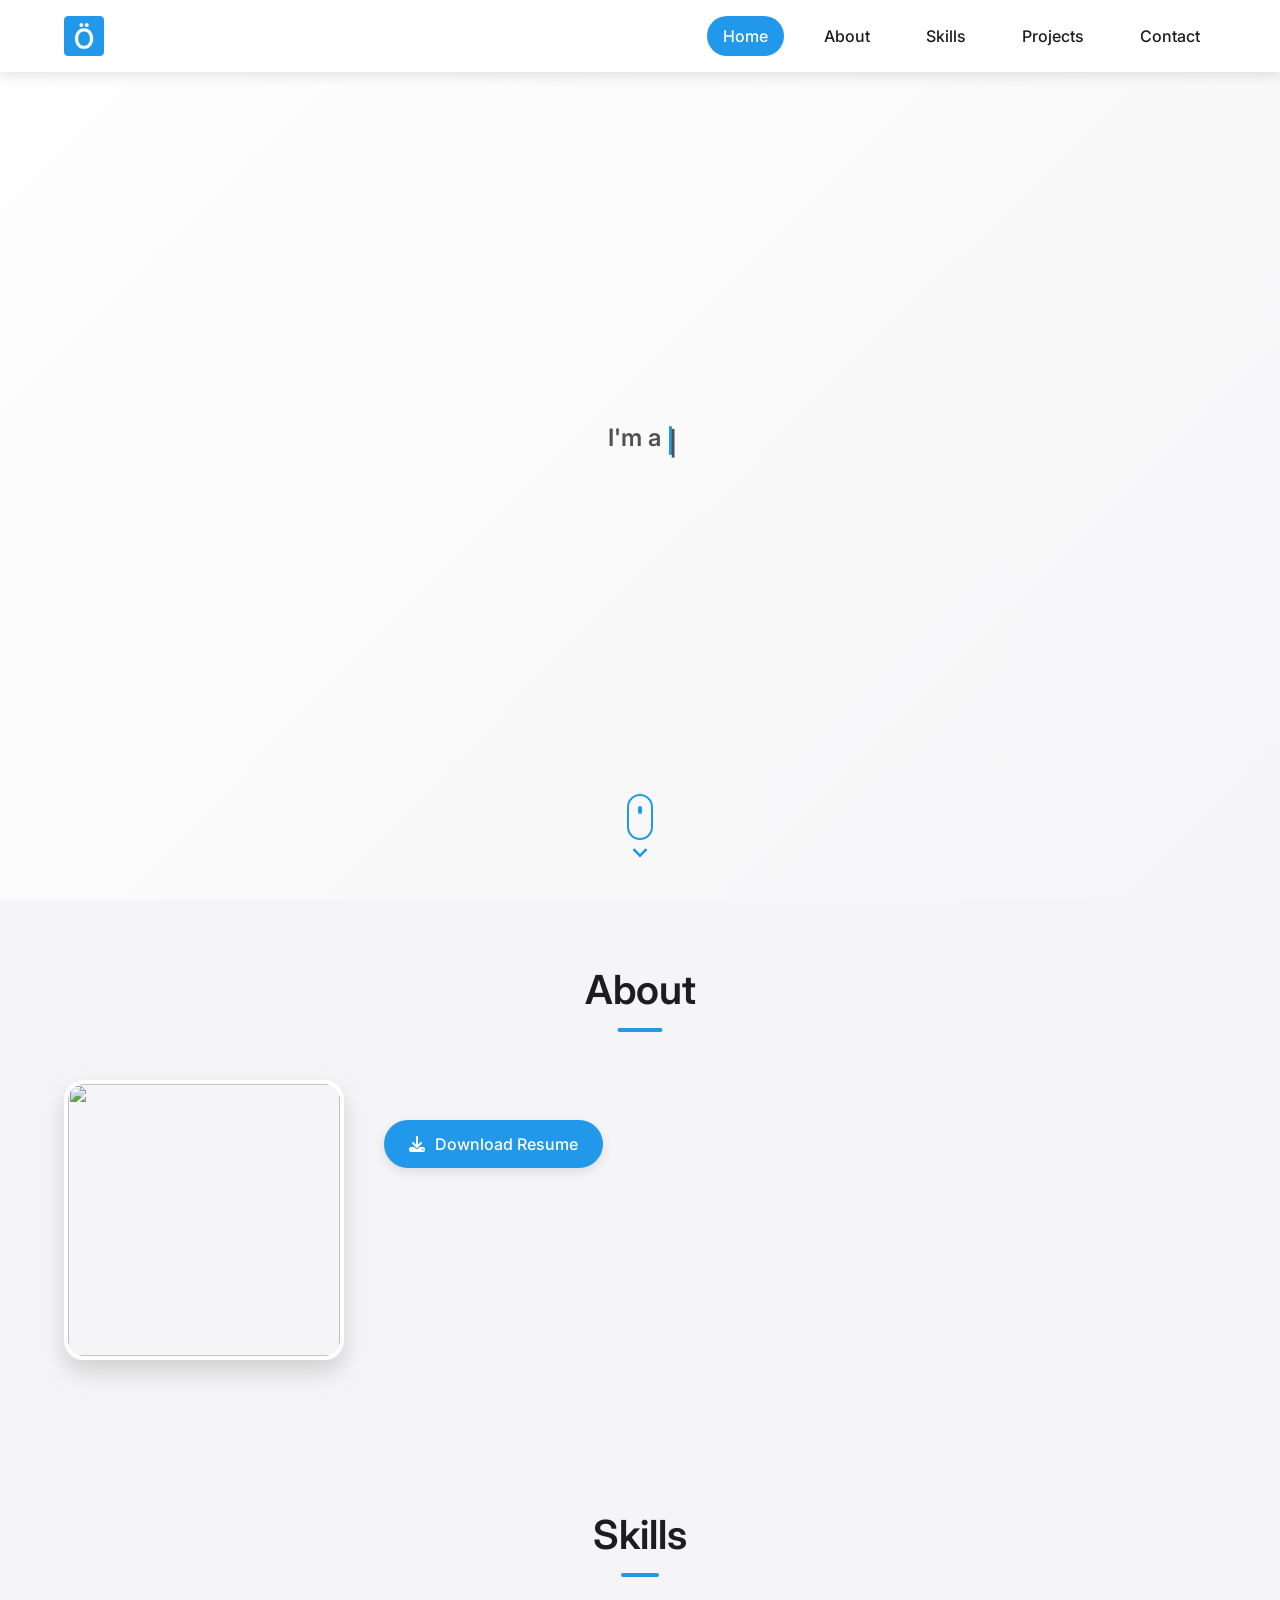
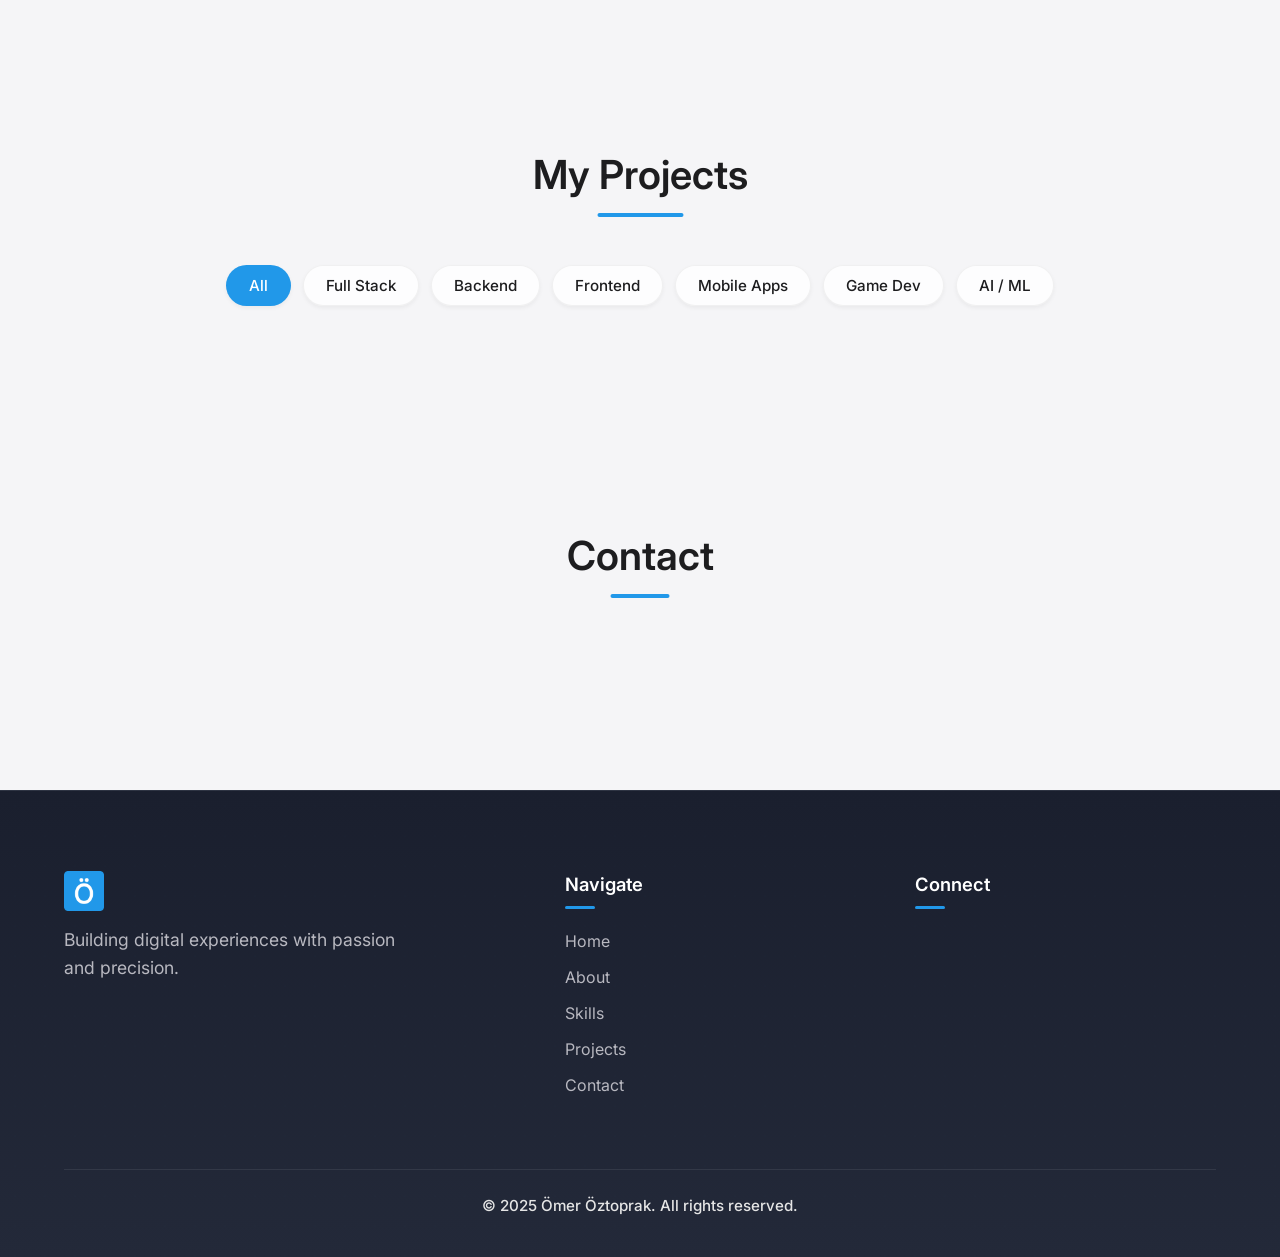
==== index.html @ eaec3a05 "feat: add new project (chatbot)" ====
<!DOCTYPE html>
<html lang="en">

<head>
  <meta charset="UTF-8">
  <meta name="viewport" content="width=device-width, initial-scale=1.0">
  <meta name="description"
    content="A portfolio showcasing my software projects with categories and detailed modal previews.">
  <title>Omer Oztoprak Portfolio</title>
  <link rel="icon" href="./assets/icon/favicon.ico" type="image/x-icon">
  <link rel="stylesheet" href="https://cdnjs.cloudflare.com/ajax/libs/font-awesome/6.5.1/css/all.min.css">
  <link rel="stylesheet" href="https://cdn.jsdelivr.net/gh/devicons/devicon@latest/devicon.min.css">
  <link rel="stylesheet" href="./css/style.css">
</head>

<body>
  <!-- =================== HEADER =================== -->
  <header class="site-header">
    <div class="container header-container">
      <a href="#home" class="logo" aria-label="Home">
        <div class="app-logo logo-sm"><img src="/assets/images/logo.png" alt="Description of image"></div>
      </a>

      <nav class="main-nav" aria-label="Main navigation">
        <button class="mobile-menu-toggle" aria-label="Toggle menu" aria-expanded="false" aria-controls="main-menu">
          <span class="hamburger"></span>
        </button>

        <ul class="nav-links" id="main-menu">
          <li><a href="#home" class="nav-link active">Home</a></li>
          <li><a href="#about" class="nav-link">About</a></li>
          <li><a href="#skills" class="nav-link">Skills</a></li>
          <li><a href="#projects" class="nav-link">Projects</a></li>
          <li><a href="#contact" class="nav-link">Contact</a></li>
        </ul>
      </nav>
    </div>
  </header>

  <main id="main">
    <!-- =================== HOME SECTION =================== -->
    <section id="home" aria-label="Home">
      <div class="container">
        <h1 class="hero-title">
        </h1>

        <div class="profession-wrapper" aria-live="polite">
          <span class="profession-prefix">I'm a </span>
          <span class="profession-text" id="profession-text"></span>
          <span class="cursor">|</span>
        </div>

        <p class="hero-description">
        </p>

        <div class="hero-buttons">
        </div>
      </div>

      <div class="scroll-indicator" aria-hidden="true">
        <div class="mouse">
          <div class="wheel"></div>
        </div>
        <div class="arrows">
          <span class="arrow"></span>
          <span class="arrow"></span>
          <span class="arrow"></span>
        </div>
      </div>
    </section>

    <!-- =================== ABOUT SECTION =================== -->
    <section id="about" aria-labelledby="about-heading">
      <div class="container">
        <h2 id="about-heading" class="section-title">About</h2>

        <div class="about-container">
          <div class="about-image-container">
            <div class="about-image">
              <img src="" alt="" loading="lazy">
            </div>
            <div class="about-social">
            </div>
          </div>

          <div class="about-content">
            <div class="about-text">
            </div>
            <a href="" class="resume-button" download>
              <i class="fas fa-download" aria-hidden="true"></i> Download Resume
            </a>
          </div>
        </div>
      </div>
    </section>

    <!-- =================== SKILLS SECTION =================== -->
    <section id="skills" aria-labelledby="skills-heading">
      <div class="container">
        <h2 class="section-title" id="skills-heading">Skills</h2>
        <div class="skills-container">
          <div class="skills-showcase">
          </div>
        </div>
      </div>
    </section>

    <!-- =================== PROJECTS SECTION =================== -->
    <section id="projects" aria-labelledby="projects-heading">
      <div class="container">
        <h2 id="projects-heading" class="section-title">My Projects</h2>

        <div class="card-filters" role="group" aria-label="Project category filters">
          <button class="filter-btn active" data-filter="all" aria-pressed="true">
            All
          </button>
          <button class="filter-btn" data-filter="fullstack" aria-pressed="false">
            Full Stack
          </button>
          <button class="filter-btn" data-filter="backend" aria-pressed="false">
            Backend
          </button>
          <button class="filter-btn" data-filter="frontend" aria-pressed="false">
            Frontend
          </button>
          <button class="filter-btn" data-filter="mobile" aria-pressed="false">
            Mobile Apps
          </button>
          <button class="filter-btn" data-filter="game" aria-pressed="false">
            Game Dev
          </button>
          <button class="filter-btn" data-filter="ai" aria-pressed="false">
            AI / ML
          </button>
        </div>

        <div class="cards-grid" aria-live="polite"></div>
        <div class="empty-category" aria-live="polite" style="display: none"></div>
        <div class="pagination" aria-label="Pagination"></div>
      </div>
    </section>

    <!-- =================== PROJECT MODAL =================== -->
    <div class="modal-overlay" style="display: none" role="dialog" aria-modal="true" aria-labelledby="modal-title"
      aria-describedby="modal-description">
      <div class="modal">
        <button class="modal-close interactive-control circular-button" aria-label="Close modal" type="button">
          <i class="fas fa-times" aria-hidden="true"></i>
        </button>

        <div class="modal-gallery" role="img" aria-labelledby="modal-title">
          <button class="gallery-nav prev interactive-control circular-button" aria-label="Previous image"
            type="button">
            <i class="fas fa-chevron-left" aria-hidden="true"></i>
          </button>

          <img src="" alt="" class="modal-img" loading="lazy">

          <button class="gallery-nav next interactive-control circular-button" aria-label="Next image" type="button">
            <i class="fas fa-chevron-right" aria-hidden="true"></i>
          </button>
        </div>

        <div class="modal-thumbs" role="tablist" aria-label="Project images" aria-live="polite"></div>

        <h3 id="modal-title" class="modal-title"></h3>
        <p class="modal-tags" aria-label="Technologies used"></p>
        <p id="modal-description" class="modal-description"></p>

        <div class="modal-buttons" role="group" aria-label="Project actions">
          <a href="#" class="modal-btn" target="_blank" rel="noopener noreferrer"
            aria-label="Open live demo in new tab">
            <i class="fas fa-external-link-alt" aria-hidden="true"></i>
            Live Demo
          </a>
          <a href="#" class="modal-btn" target="_blank" rel="noopener noreferrer"
            aria-label="View source code on GitHub">
            <i class="fab fa-github" aria-hidden="true"></i>
            Source Code
          </a>
        </div>
      </div>
    </div>

    <!-- =================== CONTACT SECTION =================== -->
    <section id="contact" aria-labelledby="contact-heading">
      <div class="container">
        <h2 id="contact-heading" class="section-title">Contact</h2>
        <div class="contact-container">
          <div class="contact-info-container">
            <div class="contact-description">
              <p></p>
            </div>
          </div>
        </div>
      </div>
    </section>
  </main>

  <!-- =================== FOOTER =================== -->
  <footer class="site-footer">
    <div class="container">
      <div class="footer-container">
        <div class="footer-brand">
          <a href="#home" class="logo" aria-label="Home">
            <div class="app-logo logo-sm"><img src="/assets/images/logo.png" alt="Description of image"></div>
          </a>
          <p class="footer-tagline">
            Building digital experiences with passion and precision.
          </p>
        </div>

        <nav class="footer-nav" aria-label="Footer navigation">
          <h3 class="footer-heading">Navigate</h3>
          <ul class="footer-links">
            <li><a href="#home">Home</a></li>
            <li><a href="#about">About</a></li>
            <li><a href="#skills">Skills</a></li>
            <li><a href="#projects">Projects</a></li>
            <li><a href="#contact">Contact</a></li>
          </ul>
        </nav>

        <div class="footer-connect">
          <h3 class="footer-heading">Connect</h3>
          <div class="footer-social">
          </div>
        </div>
      </div>

      <div class="footer-bottom">
        <p class="copyright">
          &copy; <span id="current-year">2025</span> Ömer Öztoprak. All rights reserved.
        </p>
      </div>
    </div>
  </footer>

  <!-- =================== SCRIPTS =================== -->
  <script src="https://cdnjs.cloudflare.com/ajax/libs/jquery/3.7.1/jquery.min.js"
    integrity="sha512-v2CJ7UaYy4JwqLDIrZUI/4hqeoQieOmAZNXBeQyjo21dadnwR+8ZaIJVT8EE2iyI61OV8e6M8PP2/4hpQINQ/g=="
    crossorigin="anonymous" referrerpolicy="no-referrer"></script>
  <script type="module" src="./js/script.js"></script>
</body>

</html>
---- css/style.css ----
/*===========================================
  TABLE OF CONTENTS
=============================================
  1. VARIABLES & IMPORTS
  2. BASE STYLES & UTILITIES
  3. LAYOUT & CONTAINERS
  4. HEADER & NAVIGATION
  5. SECTION: HOME / HERO
  6. SECTION: ABOUT
  7. SECTION: SKILLS
  8. SECTION: PROJECTS & CARDS
  9. SECTION: CONTACT
  10. MODAL & GALLERY
  11. FOOTER
  12. ANIMATIONS
  13. RESPONSIVE STYLES
=============================================*/

/*===========================================
  1. VARIABLES & IMPORTS
=============================================*/
@import url('https://fonts.googleapis.com/css2?family=Inter:wght@300;400;500;600;700;800&display=swap');

:root {
  /* Color System */
  --primary-color: #2198e9;
  --primary-light: #6cb9ff;
  --primary-dark: #2878b3;
  --secondary-color: #d9d9dd;
  --secondary-hover: #b6b6b9;

  /* Background Colors */
  --body-bg: #f5f5f7;
  --card-bg: #ffffff;
  --card-bg-alt: #f5f5f7;

  /* Text Colors */
  --text-dark: #1d1d1f;
  --text-light: #515154;
  --text-muted: #86868b;

  /* Status Colors */
  --success-color: #34c759;
  --warning-color: #ff9500;
  --error-color: #ff3b30;

  /* Design System */
  --transition: 0.3s cubic-bezier(0.25, 0.1, 0.25, 1);
  --animation-duration: 0.8s;
  --animation-delay-base: 0.2s;

  /* Border Radius */
  --border-radius: 12px;
  --border-radius-lg: 20px;
  --border-radius-xl: 30px;

  /* Shadows */
  --shadow-sm: 0 2px 4px rgba(0, 0, 0, 0.05);
  --shadow: 0 4px 12px rgba(0, 0, 0, 0.1);
  --shadow-lg: 0 12px 24px rgba(0, 0, 0, 0.15);

  /* Spacing Scale */
  --space-xs: 8px;
  --space-sm: 16px;
  --space-md: 24px;
  --space-lg: 40px;
  --space-xl: 60px;

  /* Layout */
  --container-max-width: 1200px;
  --container-padding: 24px;
}

/*===========================================
  2. BASE STYLES & UTILITIES
=============================================*/
*,
*::before,
*::after {
  box-sizing: border-box;
  margin: 0;
  padding: 0;
}

html {
  scroll-behavior: auto;
}

body {
  font-family: -apple-system, BlinkMacSystemFont, 'Inter', sans-serif;
  background-color: var(--body-bg);
  color: var(--text-dark);
  line-height: 1.5;
  overflow-x: hidden;
}

img {
  max-width: 100%;
  height: auto;
  display: block;
}

a {
  text-decoration: none;
  color: var(--primary-color);
  transition: var(--transition);
  -webkit-user-drag: none;
  -khtml-user-drag: none;
  -moz-user-drag: none;
  -o-user-drag: none;
}

button {
  font-family: inherit;
  cursor: pointer;
  border: none;
  outline: none;
  transition: var(--transition);
}

/* Utility Classes */
.visually-hidden {
  position: absolute !important;
  width: 1px !important;
  height: 1px !important;
  padding: 0 !important;
  margin: -1px !important;
  overflow: hidden !important;
  clip: rect(0, 0, 0, 0) !important;
  white-space: nowrap !important;
  border: 0 !important;
}

.hide {
  display: none !important;
}

/*===========================================
  3. LAYOUT & CONTAINERS
=============================================*/
section {
  position: relative;
  padding: var(--space-xl) 0;
  overflow: hidden;
}

.container {
  max-width: var(--container-max-width);
  width: 100%;
  margin: 0 auto;
  padding: 0 var(--container-padding);
}

.section-title {
  text-align: center;
  font-size: 2.5rem;
  font-weight: 600;
  margin-bottom: var(--space-xl);
  color: var(--text-dark);
  position: relative;
  display: inline-block;
  left: 50%;
  transform: translateX(-50%);
}

.section-title::after {
  content: "";
  position: absolute;
  bottom: -12px;
  left: 30%;
  right: 30%;
  height: 4px;
  background: var(--primary-color);
  border-radius: 2px;
}

/*===========================================
  4. HEADER & NAVIGATION
=============================================*/
.site-header {
  position: fixed;
  top: 0;
  left: 0;
  right: 0;
  z-index: 100;
  background-color: var(--card-bg);
  box-shadow: var(--shadow);
  padding: var(--space-sm) var(--space-md);
  transition: all 0.4s cubic-bezier(0.25, 0.1, 0.25, 1);
  backdrop-filter: blur(10px);
  background-color: rgba(255, 255, 255, 0.95);
}

.site-header.scrolled {
  padding: 12px var(--space-md);
  box-shadow: 0 2px 20px rgba(0, 0, 0, 0.15);
  background-color: rgba(255, 255, 255, 0.98);
  backdrop-filter: blur(15px);
}

.header-container {
  max-width: var(--container-max-width);
  margin: 0 auto;
  width: 100%;
  display: flex;
  align-items: center;
  justify-content: space-between;
  transition: all 0.4s cubic-bezier(0.25, 0.1, 0.25, 1);
}

/* Logo */
.app-logo {
  width: 72px;
  height: 72px;
  transition: transform 0.3s ease;
}

.app-logo:hover {
  transform: scale(1.05);
}

.app-logo.logo-sm {
  width: 40px;
  height: 40px;
}

.app-logo.logo-md {
  width: 56px;
  height: 56px;
}

.app-logo.logo-lg {
  width: 72px;
  height: 72px;
}

.app-logo.logo-xl {
  width: 96px;
  height: 96px;
}

.app-logo img {
  width: 100%;
  height: 100%;
  display: block;
}

/* Navigation Links */
.nav-links {
  display: flex;
  gap: var(--space-md);
  list-style: none;
  margin: 0;
  padding: 0;
  transition: all 0.4s cubic-bezier(0.25, 0.1, 0.25, 1);
}

.nav-link {
  display: flex;
  align-items: center;
  padding: var(--space-xs) var(--space-sm);
  font-size: 1rem;
  font-weight: 500;
  text-decoration: none;
  border-radius: var(--border-radius-lg);
  color: var(--text-dark);
  transition: all 0.4s cubic-bezier(0.25, 0.1, 0.25, 1);
}

.site-header.scrolled .nav-link {
  padding: 8px var(--space-sm);
  font-size: 0.96rem;
}

.nav-link:hover {
  background-color: rgba(0, 113, 227, 0.08);
  color: var(--primary-color);
  transform: translateY(-2px);
}

.nav-link.active {
  background-color: var(--primary-color);
  color: #fff;
}

/* Mobile Menu Toggle */
.mobile-menu-toggle {
  display: none;
  background: none;
  border: none;
  width: 32px;
  height: 32px;
  cursor: pointer;
  position: relative;
  z-index: 110;
  transition: all 0.4s cubic-bezier(0.25, 0.1, 0.25, 1);
}

.site-header.scrolled .mobile-menu-toggle {
  width: 36px;
  height: 36px;
}

.hamburger,
.hamburger::before,
.hamburger::after {
  content: '';
  display: block;
  width: 24px;
  height: 2px;
  background-color: var(--text-dark);
  position: absolute;
  transition: all 0.4s cubic-bezier(0.25, 0.1, 0.25, 1);
}

.site-header.scrolled .hamburger,
.site-header.scrolled .hamburger::before,
.site-header.scrolled .hamburger::after {
  width: 20px;
}

.hamburger {
  top: 15px;
  left: 4px;
}

.hamburger::before {
  top: -8px;
  left: 0;
}

.hamburger::after {
  top: 8px;
  left: 0;
}

.mobile-menu-open .hamburger {
  background-color: transparent;
}

.mobile-menu-open .hamburger::before {
  top: 0;
  transform: rotate(45deg);
}

.mobile-menu-open .hamburger::after {
  top: 0;
  transform: rotate(-45deg);
}

/*===========================================
  5. SECTION: HOME / HERO
=============================================*/
#home {
  min-height: 100vh;
  display: flex;
  align-items: center;
  justify-content: center;
  text-align: center;
  position: relative;
  overflow: hidden;
  background: linear-gradient(135deg, rgba(255, 255, 255, 0.95) 0%, rgba(245, 245, 247, 0.95) 100%);
}

#home::before {
  content: "";
  position: absolute;
  inset: 0;
  background-image: url('data:image/svg+xml;utf8,<svg width="100" height="100" viewBox="0 0 100 100" xmlns="http://www.w3.org/2000/svg"><circle cx="50" cy="50" r="1.2" fill="%230071e3" opacity="0.07"/></svg>');
  background-size: 30px 30px;
  z-index: -1;
}

/* Hero Content */
.hero-title {
  font-size: 4rem;
  font-weight: 800;
  margin-bottom: 20px;
  color: var(--text-dark);
  line-height: 1.1;
  letter-spacing: -0.02em;
  animation: fadeInUp var(--animation-duration) calc(var(--animation-delay-base)) ease-out forwards;
  opacity: 0;
}

.hero-title .highlight {
  display: block;
  font-size: 4.2rem;
  margin-top: 12px;
  background: linear-gradient(90deg, var(--primary-color), var(--primary-light));
  -webkit-background-clip: text;
  background-clip: text;
  color: transparent;
}

.profession-wrapper {
  font-size: 1.5rem;
  font-weight: 600;
  margin: 25px 0 30px;
  color: var(--text-light);
  display: flex;
  justify-content: center;
  align-items: center;
  min-height: 36px;
  animation: fadeInUp var(--animation-duration) calc(var(--animation-delay-base) * 2) ease-out forwards;
  opacity: 0;
}

.profession-prefix {
  color: var(--text-light);
  margin-right: 6px;
}

.profession-text {
  color: var(--primary-color);
}

.cursor {
  display: inline-block;
  width: 3px;
  height: 1.2em;
  margin-left: 2px;
  background-color: var(--primary-color);
  border-radius: 1px;
  position: relative;
  top: 3px;
  animation: blink 1s infinite;
}

.hero-description {
  font-size: 1.25rem;
  max-width: 650px;
  margin: 0 auto 50px;
  color: var(--text-light);
  line-height: 1.7;
  animation: fadeInUp var(--animation-duration) calc(var(--animation-delay-base) * 3) ease-out forwards;
  opacity: 0;
}

/* Hero Buttons */
.hero-buttons {
  display: flex;
  justify-content: center;
  gap: 16px;
  margin-top: 10px;
  animation: fadeInUp var(--animation-duration) calc(var(--animation-delay-base) * 4) ease-out forwards;
  opacity: 0;
}

.hero-button {
  display: inline-flex;
  align-items: center;
  justify-content: center;
  font-size: 1.1rem;
  font-weight: 600;
  padding: 16px 36px;
  border-radius: var(--border-radius-xl);
  text-decoration: none;
  transition: all 0.4s cubic-bezier(0.19, 1, 0.22, 1);
  position: relative;
  overflow: hidden;
  min-width: 180px;
}

.hero-button::before {
  content: "";
  position: absolute;
  inset: 0;
  background: linear-gradient(90deg, transparent, rgba(255, 255, 255, 0.2), transparent);
  transform: translateX(-100%);
  transition: transform 0.6s ease;
  z-index: -1;
}


.hero-button:hover {
  transform: translateY(-5px);
}

.hero-button:active {
  transform: translateY(-2px);
}

.hero-button.primary {
  background-color: var(--primary-color);
  color: white;
  box-shadow: var(--shadow);
}

.hero-button.primary:hover {
  background-color: var(--primary-dark);
  box-shadow: var(--shadow-lg);
}

.hero-button.secondary {
  background-color: var(--secondary-color);
  color: var(--text-dark);
  box-shadow: var(--shadow);
}

.hero-button.secondary:hover {
  background-color: var(--secondary-hover);
  box-shadow: var(--shadow-lg);
}

/* Scroll Indicator */
.scroll-indicator {
  position: absolute;
  bottom: 50px;
  left: 50%;
  transform: translateX(-50%);
  display: flex;
  flex-direction: column;
  align-items: center;
  animation: fadeIn var(--animation-duration) calc(var(--animation-delay-base) * 5) forwards;
  opacity: 0;
}

.mouse {
  width: 26px;
  height: 46px;
  border: 2px solid var(--primary-color);
  border-radius: var(--border-radius-lg);
  display: flex;
  justify-content: center;
  padding-top: 10px;
}

.wheel {
  width: 4px;
  height: 8px;
  background-color: var(--primary-color);
  border-radius: 2px;
  animation: scrollWheel 2s infinite;
}

.arrows {
  display: flex;
  flex-direction: column;
  align-items: center;
  margin-top: 10px;
}

.arrow {
  display: block;
  width: 10px;
  height: 10px;
  border-right: 2px solid var(--primary-color);
  border-bottom: 2px solid var(--primary-color);
  transform: rotate(45deg);
  margin: -5px;
  animation: arrowFade 2s infinite;
}

.arrow:nth-child(2) {
  animation-delay: 0.2s;
}

.arrow:nth-child(3) {
  animation-delay: 0.4s;
}

/*===========================================
  6. SECTION: ABOUT
=============================================*/
.about-container {
  display: flex;
  gap: var(--space-lg);
}

/* About Image */
.about-image-container {
  flex: 0 0 280px;
  display: flex;
  flex-direction: column;
  align-items: center;
}

.about-image {
  width: 280px;
  height: 280px;
  border-radius: var(--border-radius-lg);
  overflow: hidden;
  box-shadow: var(--shadow-lg);
  border: 4px solid white;
  transition: transform 0.5s ease, box-shadow 0.5s ease;
}

.about-image:hover {
  transform: translateY(-8px);
  box-shadow: 0 20px 30px rgba(0, 0, 0, 0.2);
}

.about-image img {
  width: 100%;
  height: 100%;
  object-fit: cover;
  transition: transform 0.5s ease;
}

.about-image:hover img {
  transform: scale(1.05);
}

/* Social Media Links */
.about-social {
  display: flex;
  justify-content: center;
  gap: 15px;
  margin-top: 25px;
}

.social-icon {
  display: flex;
  align-items: center;
  justify-content: center;
  width: 40px;
  height: 40px;
  border-radius: 50%;
  background-color: var(--card-bg);
  color: var(--text-dark);
  font-size: 1.1rem;
  text-decoration: none;
  transition: all 0.3s ease;
  box-shadow: var(--shadow);
  position: relative;
}

.social-icon::before {
  content: '';
  position: absolute;
  inset: 0;
  opacity: 0;
  border-radius: 50%;
  transform: scale(0.8);
  transition: all 0.3s ease;
}

.social-icon:hover {
  color: white;
  transform: translateY(-5px);
  box-shadow: 0 10px 20px rgba(0, 0, 0, 0.1);
}

.social-icon:hover::before {
  opacity: 1;
  transform: scale(1);
}

.social-icon:active {
  transform: translateY(-2px);
  box-shadow: 0 5px 10px rgba(0, 0, 0, 0.1);
}

.social-icon i {
  position: relative;
  z-index: 1;
}

.github-icon:hover::before {
  background-color: #171515;
}

.linkedin-icon:hover::before {
  background-color: #0077B5;
}

.twitter-icon:hover::before {
  background-color: #000000;
}

.instagram-icon:hover::before {
  background: linear-gradient(45deg, #833AB4, #FD1D1D, #F77737);
}

/* About Content */
.about-content {
  flex: 1;
}

.about-text p {
  font-size: 1.1rem;
  line-height: 1.7;
  color: var(--text-light);
  margin-bottom: var(--space-md);
}

.about-text p:last-child {
  margin-bottom: 0;
}

.resume-button {
  display: inline-flex;
  align-items: center;
  gap: 10px;
  background-color: var(--primary-color);
  color: white;
  padding: 12px 25px;
  border-radius: var(--border-radius-xl);
  font-weight: 500;
  text-decoration: none;
  margin-top: var(--space-lg);
  transition: all 0.3s ease;
  box-shadow: var(--shadow);
}

.resume-button:hover {
  background-color: var(--primary-dark);
  transform: translateY(-2px);
  box-shadow: var(--shadow-lg);
}

.resume-button:active {
  transform: translateY(-1px);
}

/*===========================================
  7. SECTION: SKILLS
=============================================*/
.skills-container {
  width: 100%;
  max-width: 1100px;
  margin: 0 auto;
}

.skills-showcase {
  display: grid;
  grid-template-columns: repeat(auto-fill, minmax(320px, 1fr));
  gap: 25px;
}

.skills-category {
  background-color: var(--card-bg);
  border-radius: var(--border-radius-lg);
  box-shadow: var(--shadow);
  padding: 25px;
  transition: var(--transition);
  position: relative;
  overflow: hidden;
  height: 100%;
  display: flex;
  flex-direction: column;
}

.skills-category:hover {
  transform: translateY(-6px);
  box-shadow: var(--shadow-lg);
}

/* Skills Header */
.skills-header {
  display: flex;
  align-items: center;
  justify-content: space-between;
  margin-bottom: 20px;
}

.skills-category-title {
  font-size: 1.3rem;
  font-weight: 600;
  color: var(--text-dark);
}

.skills-category-icon {
  width: 40px;
  height: 40px;
  border-radius: 50%;
  background: linear-gradient(135deg, var(--primary-color), var(--primary-light));
  color: white;
  display: flex;
  align-items: center;
  justify-content: center;
  font-size: 1.2rem;
  box-shadow: var(--shadow-sm);
}

/* Skills Grid */
.skills-grid {
  display: grid;
  grid-template-columns: repeat(3, 1fr);
  gap: 20px;
  margin-top: var(--space-md);
}

.skill-item {
  width: 100%;
  aspect-ratio: 1/1;
  background-color: white;
  border-radius: var(--border-radius);
  display: flex;
  align-items: center;
  justify-content: center;
  box-shadow: var(--shadow-sm);
  transition: var(--transition);
  position: relative;
  border: 1px solid rgba(0, 0, 0, 0.05);
  z-index: 1;
}

.skill-item i {
  font-size: 2.2rem;
  transition: var(--transition);
}

.skill-item:hover {
  transform: translateY(-8px);
  box-shadow: var(--shadow);
  border-color: rgba(0, 113, 227, 0.2);
  z-index: 10;
}

.skill-item:hover i {
  transform: scale(1.15);
}

/* Tooltip */
.skill-item::after {
  content: attr(data-tooltip);
  position: absolute;
  bottom: -28px;
  left: 50%;
  transform: translateX(-50%);
  background-color: var(--text-dark);
  color: white;
  padding: 4px 10px;
  border-radius: var(--border-radius);
  font-size: 0.75rem;
  opacity: 0;
  visibility: hidden;
  transition: all 0.3s ease;
  white-space: nowrap;
  pointer-events: none;
  z-index: 20;
}

.skill-item:hover::after {
  opacity: 1;
  visibility: visible;
}

/*===========================================
  8. SECTION: PROJECTS & CARDS
=============================================*/
/* Filter Buttons */
.card-filters {
  display: flex;
  justify-content: center;
  gap: 12px;
  margin-bottom: var(--space-lg);
  flex-wrap: wrap;
}

.filter-btn {
  padding: 10px 22px;
  background-color: rgba(255, 255, 255, 0.8);
  border: 1px solid rgba(0, 0, 0, 0.05);
  border-radius: var(--border-radius-xl);
  cursor: pointer;
  font-size: 0.95rem;
  font-weight: 500;
  transition: var(--transition);
  box-shadow: var(--shadow-sm);
  color: var(--text-dark);
}

.filter-btn:hover {
  background-color: rgba(255, 255, 255, 1);
  box-shadow: var(--shadow);
  transform: translateY(-2px);
}

.filter-btn.active {
  background-color: var(--primary-color);
  color: #fff;
  border-color: transparent;
  box-shadow: var(--shadow-sm);
}

/* Card Grid */
.cards-grid {
  display: grid;
  grid-template-columns: repeat(auto-fill, minmax(340px, 1fr));
  gap: 38px;
  margin-bottom: var(--space-xl);
}

/* Card Item */
.card-item {
  background-color: var(--card-bg);
  border-radius: var(--border-radius);
  overflow: hidden;
  box-shadow: var(--shadow);
  transition: var(--transition);
  display: flex;
  flex-direction: column;
  opacity: 1;
  position: relative;
}

.card-item::before {
  content: "";
  position: absolute;
  inset: 0;
  border-radius: var(--border-radius);
  border: 1px solid rgba(0, 0, 0, 0.05);
  pointer-events: none;
}

.card-item:hover {
  transform: translateY(-6px);
  box-shadow: var(--shadow-lg);
}

.card-item.hide {
  opacity: 0;
  transform: translateY(20px);
  pointer-events: none;
}

/* Card Image */
.card-image {
  width: 100%;
  height: 220px;
  overflow: hidden;
  position: relative;
}

.card-image img {
  width: 100%;
  height: 100%;
  object-fit: cover;
  object-position: center;
  transition: transform 0.4s ease;
}

.card-item:hover .card-image img {
  transform: scale(1.05);
}

/* Card Overlay */
.card-overlay {
  position: absolute;
  inset: 0;
  background: linear-gradient(to top,
      rgba(0, 0, 0, 0.7),
      rgba(0, 0, 0, 0.3),
      transparent);
  display: flex;
  justify-content: center;
  align-items: center;
  opacity: 0;
  transition: opacity 0.4s ease;
  pointer-events: none;
}

.card-item:hover .card-overlay {
  opacity: 1;
  pointer-events: auto;
}

.card-links {
  display: flex;
  gap: 18px;
  transform: translateY(20px);
  transition: transform 0.4s cubic-bezier(0.25, 0.1, 0.25, 1);
}

.card-item:hover .card-links {
  transform: translateY(0);
}

.card-link-item {
  width: 46px;
  height: 46px;
  border-radius: 50%;
  background-color: white;
  display: flex;
  justify-content: center;
  align-items: center;
  color: var(--text-dark);
  font-size: 1.1rem;
  transition: all 0.3s ease;
  text-decoration: none;
  box-shadow: var(--shadow);
  position: relative;
}

.card-link-item::before {
  content: '';
  position: absolute;
  inset: 0;
  opacity: 0;
  border-radius: 50%;
  transform: scale(0.8);
  transition: all 0.3s ease;
  z-index: 0;
}

.card-link-item:hover {
  color: white;
  transform: translateY(-4px);
  box-shadow: var(--shadow-lg);
}

.card-link-item:hover::before {
  opacity: 1;
  transform: scale(1);
}

.card-link-item:active {
  transform: translateY(-2px);
  box-shadow: 0 5px 10px rgba(0, 0, 0, 0.1);
}

.card-link-item i {
  position: relative;
  z-index: 1;
}

.card-link-item.github-icon:hover::before {
  background-color: #171515;
}

.card-link-item.play-icon:hover::before {
  background-color: var(--primary-color);
}

/* Card Info */
.card-info {
  padding: var(--space-md);
  display: flex;
  flex-direction: column;
  flex-grow: 1;
}

.card-title {
  font-size: 1.25rem;
  font-weight: 600;
  margin-bottom: 6px;
  color: var(--text-dark);
  padding: 0 2px;
}

.card-tags {
  color: var(--primary-color);
  font-size: 0.9rem;
  margin-bottom: 12px;
  font-weight: 500;
  display: inline-flex;
  flex-wrap: wrap;
  gap: 6px;
  background-color: rgba(0, 113, 227, 0.1);
  border-radius: var(--border-radius);
  padding: 4px 2px;
  max-width: 100%;
  align-self: flex-start;
}

.card-description {
  font-size: 0.95rem;
  color: var(--text-light);
  margin-bottom: 12px;
  line-height: 1.6;
  flex-grow: 1;
  padding: 0 2px;
}

.view-details-btn {
  background-color: var(--primary-color);
  color: #fff;
  border: none;
  border-radius: var(--border-radius-lg);
  padding: 10px 20px;
  font-size: 0.9rem;
  font-weight: 500;
  cursor: pointer;
  transition: var(--transition);
  box-shadow: var(--shadow-sm);
  align-self: flex-start;
  z-index: 100;
  -webkit-tap-highlight-color: transparent;
  touch-action: manipulation;
}

.view-details-btn:hover {
  background-color: var(--primary-dark);
  transform: translateY(-2px);
  box-shadow: var(--shadow);
}

/* Empty Category */
.empty-category {
  background-color: var(--card-bg);
  border-radius: var(--border-radius);
  padding: var(--space-xl);
  max-width: 500px;
  margin: 2rem auto;
  text-align: center;
  box-shadow: var(--shadow);
  transition: var(--transition);
}

.empty-category:hover {
  transform: translateY(-6px);
  box-shadow: var(--shadow-lg);
}

.empty-category i {
  font-size: 3.5rem;
  color: var(--primary-color);
  margin-bottom: var(--space-md);
  opacity: 0.8;
}

.empty-category h3 {
  font-size: 1.5rem;
  font-weight: 600;
  margin-bottom: var(--space-sm);
  color: var(--text-dark);
}

.empty-category p {
  font-size: 1rem;
  color: var(--text-muted);
  line-height: 1.6;
}

/* Responsive Styles */
@media (hover: none) and (pointer: coarse) {
  .card-item:hover {
    transform: none;
    box-shadow: var(--shadow);
  }

  .card-item:hover .card-image img {
    transform: none;
  }

  .card-overlay {
    display: none;
  }

  .card-item:hover .card-overlay {
    opacity: 0;
    pointer-events: none;
  }

  .card-item:hover .card-links {
    transform: translateY(0);
  }

  .card-item:active {
    box-shadow: var(--shadow-sm);
  }

  .view-details-btn:active {
    box-shadow: var(--shadow-sm);
  }

  .empty-category:hover {
    transform: none;
    box-shadow: var(--shadow);
  }
}

/* Pagination */
.pagination {
  display: flex;
  justify-content: center;
  align-items: center;
  gap: 10px;
  margin-top: var(--space-lg);
}

.page-btn {
  min-width: 40px;
  height: 40px;
  display: flex;
  align-items: center;
  justify-content: center;
  background-color: rgba(255, 255, 255, 0.8);
  border: 1px solid rgba(0, 0, 0, 0.05);
  border-radius: var(--border-radius);
  padding: 0 8px;
  cursor: pointer;
  font-size: 0.9rem;
  font-weight: 500;
  transition: var(--transition);
  color: var(--text-dark);
  box-shadow: var(--shadow-sm);
}

.page-btn.active {
  background-color: var(--primary-color);
  color: #fff;
  box-shadow: var(--shadow-sm);
}

.page-btn:hover:not(.active):not(:disabled) {
  background-color: rgba(255, 255, 255, 0.95);
  box-shadow: var(--shadow);
  transform: translateY(-2px);
}

.page-btn:disabled {
  opacity: 0.5;
  cursor: not-allowed;
}

.pagination-dots {
  width: 40px;
  height: 40px;
  display: flex;
  align-items: center;
  justify-content: center;
  background-color: rgba(255, 255, 255, 0.8);
  border: 1px solid rgba(0, 0, 0, 0.05);
  border-radius: var(--border-radius);
  padding: 0 8px;
  font-size: 1.2rem;
  font-weight: bold;
  color: var(--text-dark);
}

/*===========================================
  9. SECTION: CONTACT
=============================================*/
#contact {
  padding-bottom: 120px;
}

.contact-info-container {
  display: grid;
  grid-template-columns: 1fr 1fr;
  gap: 30px;
  max-width: 900px;
  margin: 0 auto;
}

.contact-description {
  grid-column: 1 / -1;
  text-align: center;
}

.contact-description p {
  margin-bottom: var(--space-md);
  font-size: 1.1rem;
  line-height: 1.7;
  color: var(--text-light);
}

.contact-item {
  background: var(--card-bg);
  border-radius: var(--border-radius-lg);
  padding: 30px;
  box-shadow: var(--shadow);
  display: flex;
  align-items: center;
  gap: 20px;
  position: relative;
  transition: var(--transition);
  overflow: hidden;
}

.contact-item::before {
  content: "";
  position: absolute;
  bottom: 0;
  left: 0;
  right: 0;
  height: 3px;
  background: linear-gradient(90deg, var(--primary-color), var(--primary-light));
  opacity: 0;
  transition: opacity 0.5s ease;
}

.contact-item:hover {
  transform: translateY(-8px) scale(1.02);
  box-shadow: 0 22px 40px rgba(0, 0, 0, 0.1);
}

.contact-item:hover::before {
  opacity: 1;
}

.contact-item i {
  font-size: 2rem;
  width: 70px;
  height: 70px;
  display: flex;
  align-items: center;
  justify-content: center;
  border-radius: var(--border-radius-lg);
  background: linear-gradient(135deg, rgba(0, 113, 227, 0.1) 0%, rgba(66, 165, 245, 0.1) 100%);
  color: var(--primary-color);
  transition: all 0.3s ease;
  box-shadow: 0 4px 15px rgba(0, 113, 227, 0.1);
}

.contact-item:hover i {
  transform: translateY(-5px) rotate(-5deg);
  background: linear-gradient(135deg, var(--primary-color), var(--primary-light));
  color: white;
  box-shadow: 0 10px 20px rgba(0, 113, 227, 0.2);
}

.contact-text {
  flex: 1;
}

.contact-text h3 {
  font-size: 1.3rem;
  font-weight: 600;
  margin: 0 0 12px 0;
  color: var(--text-dark);
  transition: color 0.3s ease;
}

.contact-item:hover .contact-text h3 {
  color: var(--primary-color);
}

.contact-text p,
.contact-text a {
  font-size: 1.1rem;
  color: var(--text-light);
  margin: 0;
  text-decoration: none;
  transition: all 0.3s ease;
  display: inline-block;
}

.contact-text a {
  position: relative;
  overflow: hidden;
}

.contact-text a::after {
  content: "";
  position: absolute;
  bottom: 0;
  left: 0;
  width: 100%;
  height: 2px;
  background-color: var(--primary-color);
  transform: translateX(-100%);
  transition: transform 0.3s ease;
}

.contact-text a:hover {
  color: var(--primary-color);
  transform: translateX(5px);
}

.contact-text a:hover::after {
  transform: translateX(0);
}

/*===========================================
  10. MODAL & GALLERY
=============================================*/
.modal-overlay {
  position: fixed;
  inset: 0;
  backdrop-filter: blur(12px);
  background: rgba(15, 23, 42, 0.5);
  display: flex;
  align-items: center;
  justify-content: center;
  padding: 1.5rem;
  z-index: 1000;
  animation: fadeIn 0.3s cubic-bezier(0.25, 0.1, 0.25, 1);
}

.modal {
  width: min(700px, 95%);
  background: var(--card-bg);
  border-radius: var(--border-radius-lg);
  padding: 20px;
  box-shadow: var(--shadow-lg);
  position: relative;
  text-align: center;
  animation: pop 0.4s cubic-bezier(0.25, 0.1, 0.25, 1);
  max-height: 95vh;
  overflow-y: auto;
  scrollbar-width: thin;
  scrollbar-color: rgba(0, 113, 227, 0.3) transparent;
  -ms-overflow-style: none;
}

.modal::-webkit-scrollbar {
  width: 8px;
  height: 8px;
  background: transparent;
}

.modal::-webkit-scrollbar-track {
  background: transparent;
  border-radius: 10px;
}

.modal::-webkit-scrollbar-thumb {
  background: rgba(0, 113, 227, 0.3);
  border-radius: 10px;
}

/* Interactive Controls */
.interactive-control {
  display: flex;
  justify-content: center;
  align-items: center;
  background-color: rgba(255, 255, 255, 0.7);
  border: 1px solid rgba(0, 0, 0, 0.03);
  cursor: pointer;
  transition: all 0.25s cubic-bezier(0.25, 0.1, 0.25, 1);
  box-shadow: 0 1px 3px rgba(0, 0, 0, 0.08);
  color: var(--text-dark);
  -webkit-tap-highlight-color: transparent;
  opacity: 0.8;
}

.interactive-control:hover {
  background-color: var(--primary-color);
  color: white;
  box-shadow: 0 2px 8px rgba(0, 0, 0, 0.15);
  opacity: 1;
}

.interactive-control:active {
  transform: scale(0.95);
}

.circular-button {
  width: 36px;
  height: 36px;
  border-radius: 50%;
  font-size: 1.1rem;
}

.circular-button i {
  pointer-events: none;
  display: flex;
  justify-content: center;
  align-items: center;
  width: 100%;
  height: 100%;
  line-height: 0;
  transform: translateY(0.5px);
}

.modal-close {
  position: absolute;
  top: 5px;
  right: 5px;
  z-index: 120;
  width: 36px;
  height: 36px;
}

/* Gallery */
.modal-gallery {
  position: relative;
  margin-bottom: var(--space-md);
  border-radius: var(--border-radius);
  overflow: hidden;
  box-shadow: var(--shadow);
  display: flex;
  line-height: 0;
  background-color: #000;
}

.modal-img {
  width: 100%;
  height: 410px;
  object-fit: cover;
  object-position: center;
  transition: transform 0.4s ease;
  cursor: grab;
  user-select: none;
  -webkit-user-select: none;
  -moz-user-select: none;
  -ms-user-select: none;
  -webkit-user-drag: none;
  -khtml-user-drag: none;
  -moz-user-drag: none;
  -o-user-drag: none;
  pointer-events: auto;
}

.modal-img:active {
  cursor: grabbing;
}

.gallery-nav {
  position: absolute;
  top: 50%;
  transform: translateY(-50%);
  z-index: 120;
  opacity: 0.7;
  transition: opacity 0.3s ease;
}


.gallery-nav:active {
  transform: translateY(-50%) scale(0.95);
}

.gallery-nav.prev {
  left: 14px;
}

.gallery-nav.next {
  right: 14px;
}

/* Mobile fix for sticky hover states */
@media (hover: none) and (pointer: coarse) {
  .interactive-control:hover {
    background-color: rgba(255, 255, 255, 0.7);
    color: var(--text-dark);
    box-shadow: 0 1px 3px rgba(0, 0, 0, 0.08);
    opacity: 0.8;
  }

  .interactive-control:active {
    background-color: var(--primary-color);
    color: white;
    box-shadow: 0 2px 8px rgba(0, 0, 0, 0.15);
    opacity: 1;
    transform: scale(0.95);
  }

  .gallery-nav:hover {
    opacity: 0.7;
  }

  .gallery-nav:active {
    opacity: 1;
    transform: translateY(-50%) scale(0.95);
  }
}

/* Thumbnails */
.modal-thumbs {
  display: flex;
  gap: 10px;
  overflow-x: auto;
  overflow-y: hidden;
  padding: 0 6px;
  scrollbar-width: thin;
  scrollbar-color: rgba(0, 113, 227, 0.3) transparent;
  -ms-overflow-style: none;
  margin-bottom: var(--space-sm);
}

.modal-thumbs::-webkit-scrollbar {
  width: 8px;
  height: 8px;
  background: transparent;
}

.modal-thumbs::-webkit-scrollbar-track {
  background: transparent;
  border-radius: 10px;
}

.modal-thumbs::-webkit-scrollbar-thumb {
  background: rgba(0, 113, 227, 0.3);
  border-radius: 10px;
}

.modal-thumb {
  width: 64px;
  min-width: 64px;
  height: 40px;
  flex: 0 0 auto;
  border-radius: 7px;
  object-fit: cover;
  opacity: 0.65;
  cursor: pointer;
  transition: var(--transition);
  border: 2px solid transparent;
  transform-origin: center center;
  position: relative;
  margin: 2px;
  user-select: none;
  -webkit-user-select: none;
  -moz-user-select: none;
  -ms-user-select: none;
  -webkit-user-drag: none;
  -khtml-user-drag: none;
  -moz-user-drag: none;
  -o-user-drag: none;
  pointer-events: auto;
}

.modal-thumb:hover {
  opacity: 0.85;
  transform: scale(1.05);
  box-shadow: var(--shadow-sm);
}

.modal-thumb.active {
  opacity: 1;
  transform: scale(1.06);
  box-shadow: var(--shadow-sm);
  border-color: var(--primary-color);
  z-index: 1;
}

/* Modal Content */
.modal-title {
  font-size: 1.8rem;
  font-weight: 600;
  color: var(--text-dark);
  line-height: 1.3;
}

.modal-tags {
  color: var(--primary-color);
  font-size: 0.95rem;
  font-weight: 500;
  margin-bottom: var(--space-sm);
  opacity: 0.85;
  background-color: rgba(0, 113, 227, 0.1);
  padding: 4px 8px;
  border-radius: var(--border-radius);
  display: inline-block;
}

.modal-description {
  font-size: 1.1rem;
  color: var(--text-light);
  line-height: 1.5;
  max-width: 88%;
  margin: 0 auto 0;
}

.modal-buttons {
  display: flex;
  justify-content: center;
  gap: 18px;
  margin-top: var(--space-sm);
}

.modal-btn {
  padding: 10px 24px;
  font-size: 0.95rem;
  font-weight: 500;
  background-color: var(--primary-color);
  border-radius: var(--border-radius-lg);
  color: #fff;
  text-decoration: none;
  transition: var(--transition);
  box-shadow: var(--shadow-sm);
  min-width: 130px;
  display: inline-flex;
  align-items: center;
  justify-content: center;
  gap: 7px;
}

.modal-btn:hover {
  background-color: var(--primary-dark);
  transform: translateY(-2px);
  box-shadow: var(--shadow);
}

.modal-btn:active {
  transform: translateY(-1px);
}

/*===========================================
  11. FOOTER
=============================================*/
.site-footer {
  background: linear-gradient(to bottom, #1a1f2e, #232939);
  padding: 80px 0 40px;
  position: relative;
  overflow: hidden;
  border-top: 1px solid rgba(255, 255, 255, 0.05);
  color: #e5e5e5;
}

.site-footer::before {
  content: "";
  position: absolute;
  inset: 0;
  background-image: url('data:image/svg+xml;utf8,<svg width="100" height="100" viewBox="0 0 100 100" xmlns="http://www.w3.org/2000/svg"><circle cx="50" cy="50" r="1.2" fill="%230071e3" opacity="0.08"/></svg>');
  background-size: 30px 30px;
  z-index: 0;
}

.footer-container {
  display: grid;
  grid-template-columns: 1.5fr 1fr 1fr;
  gap: 50px;
  position: relative;
  z-index: 1;
  margin-bottom: var(--space-xl);
}

.footer-brand {
  display: flex;
  flex-direction: column;
  align-items: flex-start;
  gap: 15px;
}

.app-logo {
  width: 72px;
  height: 72px;
  transition: transform 0.3s ease;
}

.app-logo:hover {
  transform: scale(1.05);
}

.app-logo.logo-sm {
  width: 40px;
  height: 40px;
}

.app-logo.logo-md {
  width: 56px;
  height: 56px;
}

.app-logo.logo-lg {
  width: 72px;
  height: 72px;
}

.app-logo.logo-xl {
  width: 96px;
  height: 96px;
}

.app-logo img {
  width: 100%;
  height: 100%;
  display: block;
}

.footer-tagline {
  font-size: 1.1rem;
  color: #b8b8c0;
  line-height: 1.6;
  max-width: 80%;
}

.footer-heading {
  font-size: 1.15rem;
  font-weight: 600;
  color: white;
  margin-bottom: 20px;
  position: relative;
  padding-bottom: 10px;
}

.footer-heading::after {
  content: "";
  position: absolute;
  bottom: 0;
  left: 0;
  width: 30px;
  height: 3px;
  background-color: var(--primary-color);
  border-radius: 1.5px;
}

.footer-links {
  list-style: none;
  padding: 0;
  margin: 0;
}

.footer-links li {
  margin-bottom: 12px;
}

.footer-links a {
  font-size: 1rem;
  color: #b8b8c0;
  text-decoration: none;
  position: relative;
  transition: var(--transition);
  padding-bottom: 4px;
}

.footer-links a::before {
  content: "";
  position: absolute;
  bottom: 0;
  left: 0;
  width: 0;
  height: 2px;
  background-color: var(--primary-color);
  border-radius: 1px;
  transition: var(--transition);
}

.footer-links a:hover {
  color: white;
  transform: translateX(5px);
}

.footer-links a:hover::before {
  width: 100%;
}

.footer-social {
  display: flex;
  gap: 15px;
  margin-top: 5px;
}

.footer-social .social-icon {
  background-color: rgba(255, 255, 255, 0.08);
  color: #b8b8c0;
}

.footer-social .social-icon:hover {
  color: white;
  transform: translateY(-5px);
  box-shadow: 0 10px 20px rgba(0, 0, 0, 0.2);
}

.footer-bottom {
  border-top: 1px solid rgba(255, 255, 255, 0.08);
  padding-top: 25px;
  text-align: center;
  font-size: 0.95rem;
  font-weight: 500;
}

/*===========================================
  12. ANIMATIONS
=============================================*/
@keyframes blink {

  0%,
  100% {
    opacity: 1;
  }

  50% {
    opacity: 0;
  }
}

@keyframes scrollWheel {
  0% {
    transform: translateY(0);
    opacity: 1;
  }

  100% {
    transform: translateY(15px);
    opacity: 0;
  }
}

@keyframes arrowFade {

  0%,
  100% {
    opacity: 0;
  }

  50% {
    opacity: 1;
  }
}

@keyframes fadeInUp {
  from {
    opacity: 0;
    transform: translateY(30px);
  }

  to {
    opacity: 1;
    transform: translateY(0);
  }
}

@keyframes fadeIn {
  from {
    opacity: 0;
  }

  to {
    opacity: 1;
  }
}

@keyframes pop {
  0% {
    transform: scale(0.85) translateY(40px);
    opacity: 0;
  }

  100% {
    transform: scale(1) translateY(0);
    opacity: 1;
  }
}

/* Reveal Section Animation */
.reveal-section {
  opacity: 0;
  transform: translateY(100px);
}

.reveal-section.is-visible {
  opacity: 1;
  transform: translateY(0);
}

.reveal-section.reveal-transition {
  transition: opacity 1.5s cubic-bezier(0.215, 0.610, 0.355, 1),
    transform 1.5s cubic-bezier(0.215, 0.610, 0.355, 1);
}

/*===========================================
  13. RESPONSIVE STYLES
=============================================*/
@media (max-width: 1728px) {
  .modal {
    width: 600px;
    padding: 16px;
  }

  .modal-close {
    top: 3px;
    right: 3px;
  }

  .modal-gallery {
    margin-bottom: 20px;
  }

  .modal-img {
    height: 340px;
  }

  .modal-thumbs {
    margin-bottom: 12px;
  }

  .modal-thumb {
    width: 56px;
    height: 35px;
    min-width: 56px;
  }

  .modal-title {
    font-size: 1.6rem;
  }

  .modal-tags {
    font-size: 0.8rem;
    margin-bottom: 12px;
  }

  .modal-description {
    font-size: 0.95rem;
    max-width: 90%;
  }

  .modal-buttons {
    gap: 12px;
    margin-top: 12px;
  }

  .modal-btn {
    padding: 8px 20px;
    font-size: 0.8rem;
  }
}

@media (max-width: 992px) {
  .section-title {
    font-size: 2.2rem;
  }

  .hero-title {
    font-size: 3.5rem;
  }

  .hero-title .highlight {
    font-size: 3.7rem;
  }

  .profession-wrapper {
    font-size: 1.3rem;
  }

  .about-container {
    flex-direction: column;
    align-items: center;
    gap: var(--space-lg);
  }

  .about-image-container {
    margin-bottom: var(--space-md);
  }

  .about-content {
    text-align: center;
  }

  .resume-button {
    margin: var(--space-lg) auto 0;
  }

  .skills-showcase {
    gap: 20px;
  }

  .footer-container {
    grid-template-columns: 1fr 1fr;
    gap: var(--space-lg);
  }

  .footer-brand {
    grid-column: span 2;
    align-items: center;
    text-align: center;
  }

  .footer-tagline {
    max-width: 100%;
  }
}

@media (max-width: 768px) {
  .mobile-menu-toggle {
    display: block;
  }

  .nav-links {
    position: fixed;
    top: 0;
    right: 0;
    width: 250px;
    height: 100vh;
    padding: 90px var(--space-md) var(--space-md);
    flex-direction: column;
    gap: var(--space-md);
    background-color: var(--card-bg);
    box-shadow: -5px 0 20px rgba(0, 0, 0, 0.1);
    transform: translateX(100%);
    transition: transform 0.3s ease-in-out;
    z-index: 100;
  }

  .nav-link {
    display: block;
    font-size: 1.1rem;
    padding: 12px var(--space-sm);
  }

  .site-header.scrolled .nav-link {
    padding: 10px var(--space-sm);
    font-size: 1.05rem;
  }

  .mobile-menu-open .nav-links {
    transform: translateX(0);
  }

  .cards-grid {
    grid-template-columns: repeat(auto-fill, minmax(280px, 1fr));
    gap: var(--space-md);
  }

  .hero-title {
    font-size: 2.8rem;
  }

  .hero-title .highlight {
    font-size: 3rem;
  }

  .hero-description {
    font-size: 1.1rem;
    padding: 0 var(--space-md);
    margin-bottom: var(--space-lg);
  }

  .hero-buttons {
    flex-direction: column;
    align-items: center;
  }

  .hero-button {
    width: 100%;
    max-width: 280px;
  }

  .profession-wrapper {
    font-size: 1.2rem;
  }

  .skills-grid {
    gap: 15px;
  }

  .empty-category {
    padding: var(--space-lg);
  }

  .empty-category i {
    font-size: 3rem;
  }

  .empty-category h3 {
    font-size: 1.3rem;
  }

  .contact-info-container {
    grid-template-columns: 1fr;
  }

  .contact-description,
  .contact-item {
    padding: 30px;
  }

  .contact-item i {
    width: 60px;
    height: 60px;
    font-size: 1.8rem;
  }

  .site-footer {
    padding: var(--space-xl) 0 30px;
  }

  .footer-container {
    grid-template-columns: 1fr;
    gap: var(--space-lg);
  }

  .footer-brand {
    grid-column: 1;
  }

  .footer-heading {
    text-align: center;
  }

  .footer-heading::after {
    left: 50%;
    transform: translateX(-50%);
  }

  .footer-nav,
  .footer-connect {
    text-align: center;
    display: flex;
    flex-direction: column;
    align-items: center;
  }

  .footer-links li {
    margin-bottom: 15px;
  }

  .footer-links a:hover {
    transform: translateY(-3px);
  }

  .footer-social {
    justify-content: center;
  }
}

@media (max-width: 576px) {
  .section-title {
    font-size: 2rem;
    margin-bottom: var(--space-lg);
  }

  .modal {
    width: 400px;
    max-height: 80vh;
  }

  .circular-button {
    width: 24px;
    height: 24px;
    font-size: 1rem;
  }

  .circular-button i {
    font-size: 0.8rem;
  }

  .modal-close {
    width: 30px;
    height: 30px;
    top: 4px;
    right: 4px;
  }

  .modal-gallery {
    margin-bottom: 16px;
  }

  .modal-img {
    height: 210px;
  }

  .modal-thumbs {
    margin-bottom: 8px;
  }

  .modal-thumb {
    width: 50px;
    height: 35px;
    min-width: 50px;
  }

  .modal-title {
    font-size: 1.4rem;
  }

  .modal-tags {
    font-size: 0.65rem;
    margin-bottom: 8px;
  }

  .modal-description {
    font-size: 0.8rem;
    max-width: 92%;
  }

  .modal-buttons {
    gap: 10px;
    margin-top: 8px;
  }

  .modal-btn {
    padding: 8px 20px;
    font-size: 0.65rem;
  }

  .card-info {
    padding: var(--space-md);
  }

  .hero-title {
    font-size: 2.2rem;
  }

  .hero-title .highlight {
    font-size: 2.4rem;
  }

  .hero-description {
    font-size: 1rem;
  }

  .profession-wrapper {
    font-size: 1.1rem;
    flex-wrap: wrap;
  }

  .scroll-indicator {
    bottom: 30px;
  }

  .about-image {
    width: 220px;
    height: 220px;
  }

  .about-text p {
    font-size: 1rem;
  }

  .skills-grid {
    gap: 12px;
  }

  .skill-item::after {
    bottom: -24px;
    font-size: 0.7rem;
    padding: 3px 8px;
  }

  .contact-description,
  .contact-item {
    padding: 25px;
  }

  .contact-description p,
  .contact-text p,
  .contact-text a {
    font-size: 1rem;
  }

  .contact-text h3 {
    font-size: 1.2rem;
  }

  .contact-item i {
    width: 50px;
    height: 50px;
    font-size: 1.5rem;
    border-radius: 15px;
  }

  .footer-tagline {
    font-size: 1rem;
  }

  .footer-links a {
    font-size: 0.95rem;
  }

  .footer-social .social-icon {
    width: 36px;
    height: 36px;
    font-size: 1rem;
  }

  .copyright {
    font-size: 0.9rem;
  }
}
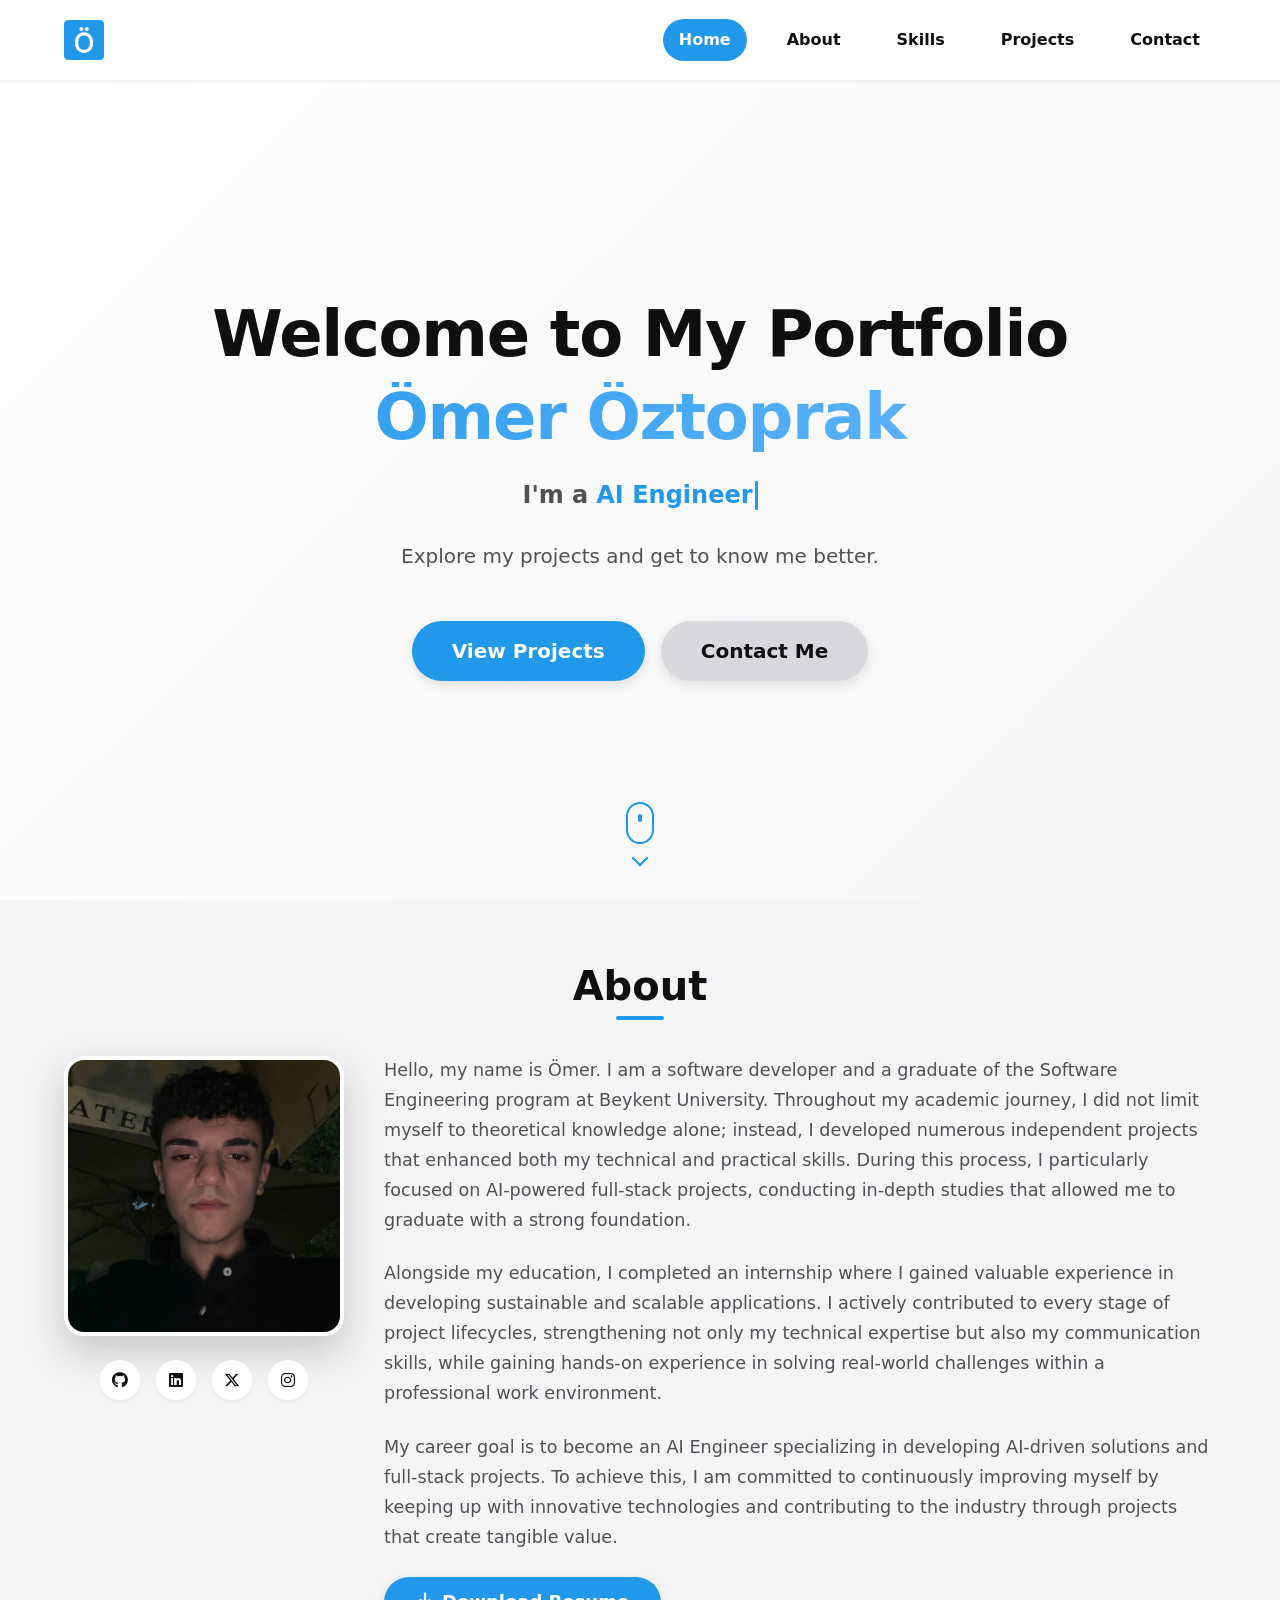
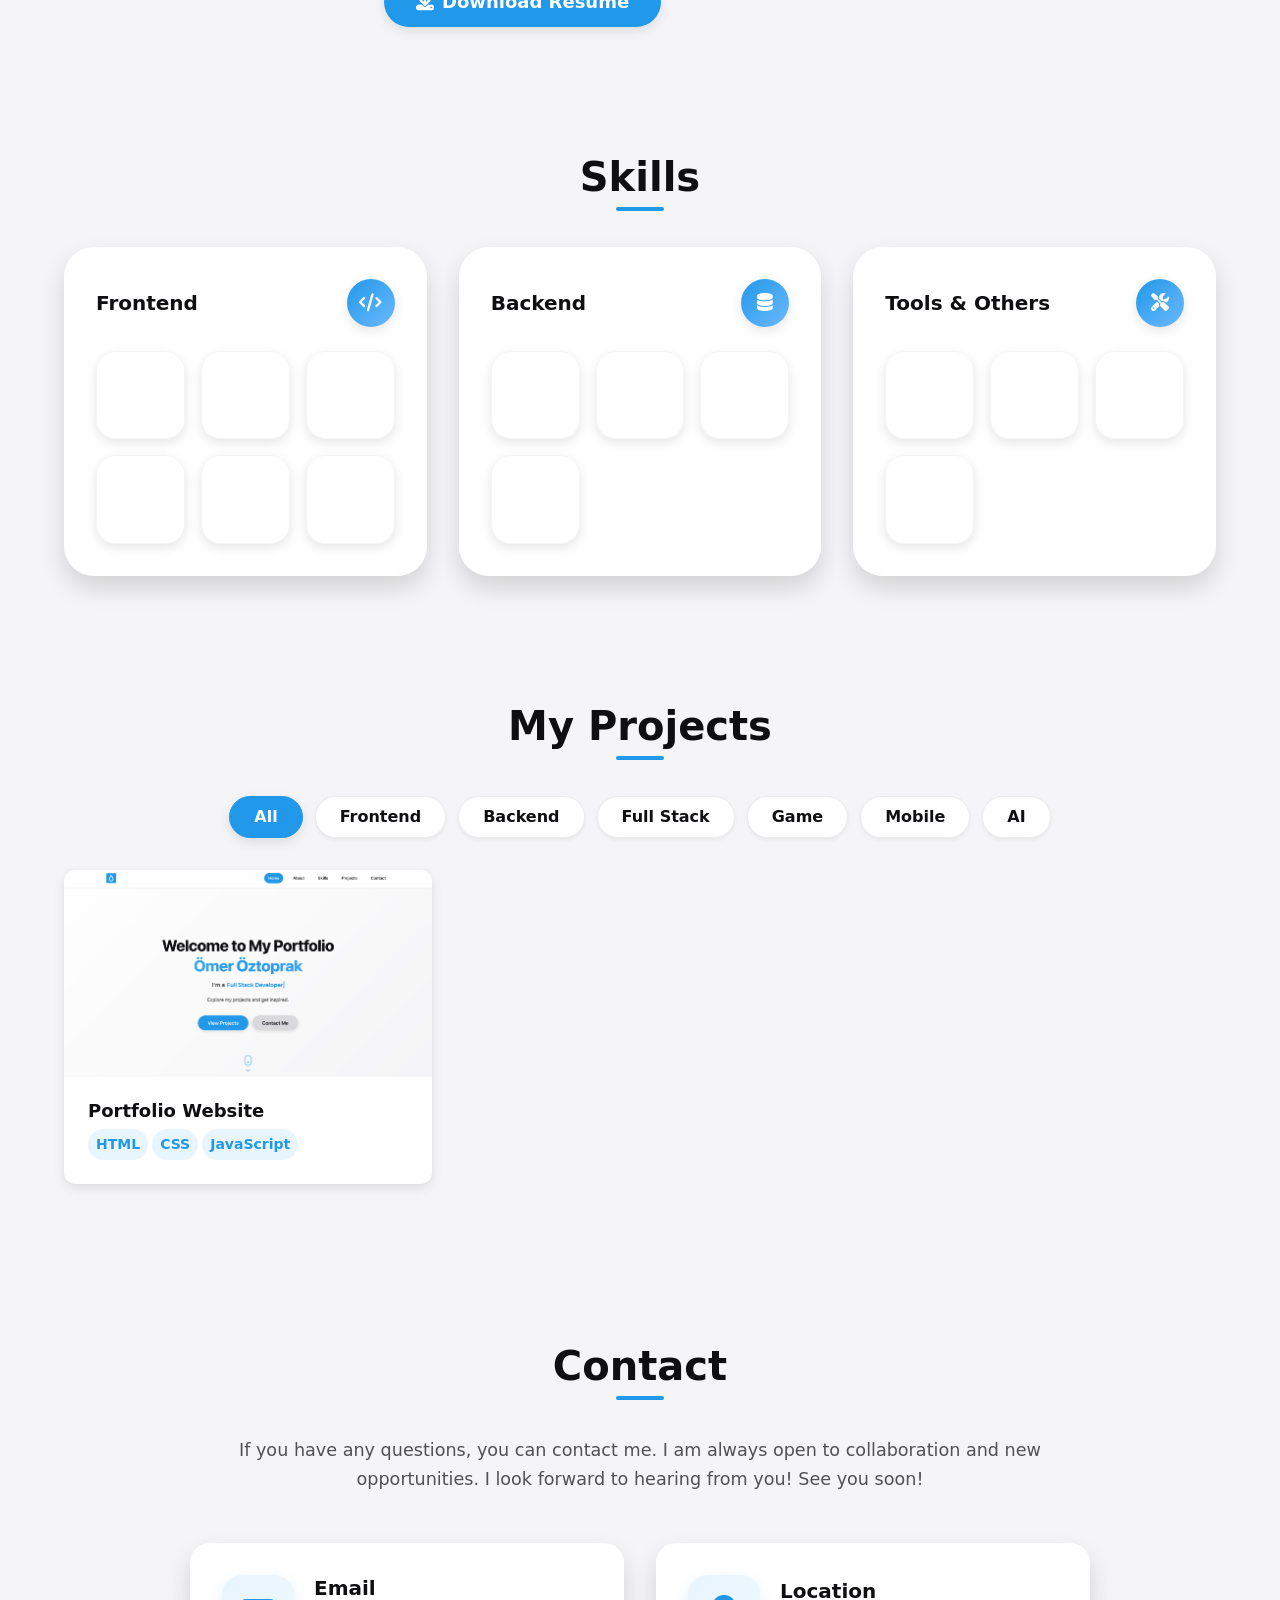
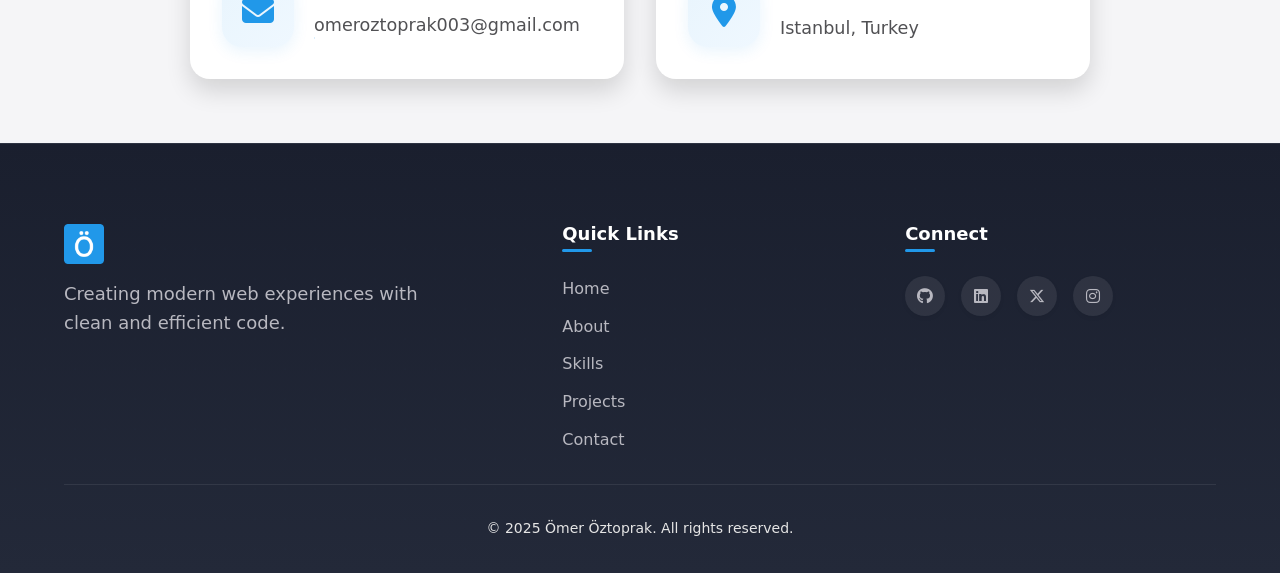
==== commit f76f2395: "chore: publish my personal portfolio on GitHub Pages" ====
--- a/index.html
+++ b/index.html
@@ -2,245 +2,238 @@
 <html lang="en">
 
 <head>
-  <meta charset="UTF-8">
-  <meta name="viewport" content="width=device-width, initial-scale=1.0">
-  <meta name="description"
-    content="A portfolio showcasing my software projects with categories and detailed modal previews.">
-  <title>Omer Oztoprak Portfolio</title>
-  <link rel="icon" href="./assets/icon/favicon.ico" type="image/x-icon">
-  <link rel="stylesheet" href="https://cdnjs.cloudflare.com/ajax/libs/font-awesome/6.5.1/css/all.min.css">
-  <link rel="stylesheet" href="https://cdn.jsdelivr.net/gh/devicons/devicon@latest/devicon.min.css">
-  <link rel="stylesheet" href="./css/style.css">
+    <meta charset="UTF-8">
+    <meta name="viewport" content="width=device-width, initial-scale=1.0">
+    <title>Omer Oztoprak Portfolio</title>
+    <link rel="icon" type="image/x-icon" href="assets/images/favicon.ico">
+    <link rel="stylesheet" href="css/styles.css">
+    <link rel="stylesheet" href="css/header.css">
+    <link rel="stylesheet" href="css/home.css">
+    <link rel="stylesheet" href="css/about.css">
+    <link rel="stylesheet" href="css/skills.css">
+    <link rel="stylesheet" href="css/project.css">
+    <link rel="stylesheet" href="css/contact.css">
+    <link rel="stylesheet" href="css/footer.css">
+    <link rel="stylesheet" href="https://cdnjs.cloudflare.com/ajax/libs/font-awesome/6.4.2/css/all.min.css">
+    <link rel="stylesheet" href="https://cdn.jsdelivr.net/gh/devicons/devicon@latest/devicon.min.css">
 </head>
 
 <body>
-  <!-- =================== HEADER =================== -->
-  <header class="site-header">
-    <div class="container header-container">
-      <a href="#home" class="logo" aria-label="Home">
-        <div class="app-logo logo-sm"><img src="/assets/images/logo.png" alt="Description of image"></div>
-      </a>
-
-      <nav class="main-nav" aria-label="Main navigation">
-        <button class="mobile-menu-toggle" aria-label="Toggle menu" aria-expanded="false" aria-controls="main-menu">
-          <span class="hamburger"></span>
-        </button>
-
-        <ul class="nav-links" id="main-menu">
-          <li><a href="#home" class="nav-link active">Home</a></li>
-          <li><a href="#about" class="nav-link">About</a></li>
-          <li><a href="#skills" class="nav-link">Skills</a></li>
-          <li><a href="#projects" class="nav-link">Projects</a></li>
-          <li><a href="#contact" class="nav-link">Contact</a></li>
-        </ul>
-      </nav>
+
+    <!-- Header -->
+    <header class="header" role="banner">
+        <div class="container header-container">
+            <a href="#home" class="logo logo-sm" aria-label="Ömer Öztoprak - Home">
+                <img src="assets/images/logo.png" alt="Logo">
+            </a>
+
+            <nav class="nav" role="navigation" aria-label="Main navigation">
+                <ul class="nav-list">
+                    <li><a href="#home" class="nav-link nav-link-active" aria-current="page">Home</a></li>
+                    <li><a href="#about" class="nav-link">About</a></li>
+                    <li><a href="#skills" class="nav-link">Skills</a></li>
+                    <li><a href="#projects" class="nav-link">Projects</a></li>
+                    <li><a href="#contact" class="nav-link">Contact</a></li>
+                </ul>
+            </nav>
+
+            <button class="menu-toggle" type="button" aria-label="Toggle menu" aria-controls="site-nav"
+                aria-expanded="false">
+                <span class="menu-toggle-bar"></span>
+            </button>
+        </div>
+    </header>
+
+    <!-- Mobile Menu Overlay -->
+    <div class="menu-overlay" hidden aria-hidden="true"></div>
+
+    <!-- Main Content -->
+    <main>
+        <!-- Home Section -->
+        <section id="home" class="section" aria-label="Home">
+            <div class="container">
+                <h1 class="hero-title">
+                </h1>
+
+                <div class="hero-typewriter" aria-live="polite">
+                    <span class="hero-typewriter-prefix">I'm a </span>
+                    <span class="hero-typewriter-text" id="profession-text"></span>
+                    <span class="hero-cursor" aria-hidden="true"></span>
+                </div>
+
+                <p class="hero-description">
+                </p>
+
+                <div class="hero-actions">
+                    <a href="#projects" class="btn btn-primary btn-xl">View Projects</a>
+                    <a href="#contact" class="btn btn-secondary btn-xl">Contact Me</a>
+                </div>
+
+                <a href="#about" class="scroll-indicator" aria-label="Scroll to next section">
+                    <span class="scroll-indicator-mouse">
+                        <span class="scroll-indicator-wheel"></span>
+                    </span>
+                    <span class="scroll-indicator-arrow"></span>
+                </a>
+            </div>
+        </section>
+
+        <!-- About Section -->
+        <section id="about" class="section" aria-label="About">
+            <div class="container">
+                <h2 class="section-title">About</h2>
+                <div class="about-content">
+                    <div class="about-image-section">
+                        <div class="about-image">
+                            <img src="" alt="">
+                        </div>
+                        <div class="about-social">
+                        </div>
+                    </div>
+                    <div class="about-text-section">
+                        <div class="about-description">
+                        </div>
+                        <div class="about-actions">
+                            <a href="" class="btn btn-primary btn-lg" download aria-label="Download Resume">
+                                <i class="fas fa-download"></i>
+                                Download Resume
+                            </a>
+                        </div>
+                    </div>
+                </div>
+            </div>
+        </section>
+
+        <!-- Skills Section -->
+        <section id="skills" class="section" aria-label="Skills">
+            <div class="container">
+                <h2 class="section-title">Skills</h2>
+                <div class="skills-content">
+                </div>
+            </div>
+        </section>
+
+        <!-- Projects Section -->
+        <section id="projects" class="section" aria-label="Projects">
+            <div class="container">
+                <h2 class="section-title">My Projects</h2>
+
+                <!-- Filters -->
+                <div class="projects-toolbar" role="toolbar" aria-label="Filter projects">
+                    <div id="project-filters" class="projects-filters"></div>
+                </div>
+
+                <!-- Project Grid -->
+                <div id="projects-grid" class="projects-grid" aria-live="polite"></div>
+
+                <!-- Pagination -->
+                <nav id="projects-pagination" class="pagination" aria-label="Projects pagination"></nav>
+            </div>
+        </section>
+
+        <!-- Contact Section -->
+        <section id="contact" class="section" aria-label="Contact">
+            <div class="container">
+                <h2 class="section-title">Contact</h2>
+                <div class="contact-content">
+                    <div class="contact-description">
+                        <p>
+                        </p>
+                    </div>
+                    <div class="contact-grid">
+                    </div>
+                </div>
+            </div>
+        </section>
+    </main>
+
+    <!-- Project Modal -->
+    <div id="project-modal" class="modal" role="dialog" aria-modal="true" aria-labelledby="modal-title" hidden>
+        <div class="modal-overlay"></div>
+        <div class="modal-dialog">
+            <button class="modal-close" type="button" aria-label="Close modal">
+                <i class="fas fa-times"></i>
+            </button>
+            <div class="modal-body">
+                <!-- Gallery Section -->
+                <div class="modal-gallery">
+                    <div class="modal-gallery-main">
+                        <img src="" alt="">
+                        <button class="modal-gallery-nav modal-gallery-nav-prev" type="button"
+                            aria-label="Previous image">
+                            <i class="fas fa-chevron-left"></i>
+                        </button>
+                        <button class="modal-gallery-nav modal-gallery-nav-next" type="button" aria-label="Next image">
+                            <i class="fas fa-chevron-right"></i>
+                        </button>
+                    </div>
+                    <div class="modal-gallery-thumbs" role="tablist"></div>
+                </div>
+
+                <!-- Details Section -->
+                <div class="modal-details">
+                    <div class="modal-header">
+                        <h2 id="modal-title" class="modal-title"></h2>
+                        <div class="modal-tags"></div>
+                    </div>
+
+                    <div class="modal-description"></div>
+
+                    <div class="modal-actions">
+                        <a class="btn btn-primary btn-lg" href="#" target="_blank" rel="noopener noreferrer">
+                            <i class="fas fa-up-right-from-square"></i>
+                            Live Demo
+                        </a>
+                        <a class="btn btn-secondary btn-lg" href="#" target="_blank" rel="noopener noreferrer">
+                            <i class="fab fa-github"></i>
+                            View Code
+                        </a>
+                    </div>
+                </div>
+            </div>
+        </div>
     </div>
-  </header>
-
-  <main id="main">
-    <!-- =================== HOME SECTION =================== -->
-    <section id="home" aria-label="Home">
-      <div class="container">
-        <h1 class="hero-title">
-        </h1>
-
-        <div class="profession-wrapper" aria-live="polite">
-          <span class="profession-prefix">I'm a </span>
-          <span class="profession-text" id="profession-text"></span>
-          <span class="cursor">|</span>
+
+    <!-- Footer -->
+    <footer class="footer" role="contentinfo">
+        <div class="container">
+            <div class="footer-content">
+                <div class="footer-brand">
+                    <a href="#home" class="logo logo-sm" aria-label="Back to top">
+                        <img src="assets/images/logo.png" alt="Footer Logo">
+                    </a>
+                    <p class="footer-tagline">
+                        Creating modern web experiences with clean and efficient code.
+                    </p>
+                </div>
+
+                <div class="footer-col">
+                    <h3 class="footer-heading">Quick Links</h3>
+                    <ul class="footer-links">
+                        <li><a href="#home" class="footer-link">Home</a></li>
+                        <li><a href="#about" class="footer-link">About</a></li>
+                        <li><a href="#skills" class="footer-link">Skills</a></li>
+                        <li><a href="#projects" class="footer-link">Projects</a></li>
+                        <li><a href="#contact" class="footer-link">Contact</a></li>
+                    </ul>
+                </div>
+
+                <div class="footer-col">
+                    <h3 class="footer-heading">Connect</h3>
+                    <div class="footer-social">
+                    </div>
+                </div>
+            </div>
+
+            <div class="footer-bottom">
+                <p>&copy; 2025 Ömer Öztoprak. All rights reserved.</p>
+            </div>
         </div>
-
-        <p class="hero-description">
-        </p>
-
-        <div class="hero-buttons">
-        </div>
-      </div>
-
-      <div class="scroll-indicator" aria-hidden="true">
-        <div class="mouse">
-          <div class="wheel"></div>
-        </div>
-        <div class="arrows">
-          <span class="arrow"></span>
-          <span class="arrow"></span>
-          <span class="arrow"></span>
-        </div>
-      </div>
-    </section>
-
-    <!-- =================== ABOUT SECTION =================== -->
-    <section id="about" aria-labelledby="about-heading">
-      <div class="container">
-        <h2 id="about-heading" class="section-title">About</h2>
-
-        <div class="about-container">
-          <div class="about-image-container">
-            <div class="about-image">
-              <img src="" alt="" loading="lazy">
-            </div>
-            <div class="about-social">
-            </div>
-          </div>
-
-          <div class="about-content">
-            <div class="about-text">
-            </div>
-            <a href="" class="resume-button" download>
-              <i class="fas fa-download" aria-hidden="true"></i> Download Resume
-            </a>
-          </div>
-        </div>
-      </div>
-    </section>
-
-    <!-- =================== SKILLS SECTION =================== -->
-    <section id="skills" aria-labelledby="skills-heading">
-      <div class="container">
-        <h2 class="section-title" id="skills-heading">Skills</h2>
-        <div class="skills-container">
-          <div class="skills-showcase">
-          </div>
-        </div>
-      </div>
-    </section>
-
-    <!-- =================== PROJECTS SECTION =================== -->
-    <section id="projects" aria-labelledby="projects-heading">
-      <div class="container">
-        <h2 id="projects-heading" class="section-title">My Projects</h2>
-
-        <div class="card-filters" role="group" aria-label="Project category filters">
-          <button class="filter-btn active" data-filter="all" aria-pressed="true">
-            All
-          </button>
-          <button class="filter-btn" data-filter="fullstack" aria-pressed="false">
-            Full Stack
-          </button>
-          <button class="filter-btn" data-filter="backend" aria-pressed="false">
-            Backend
-          </button>
-          <button class="filter-btn" data-filter="frontend" aria-pressed="false">
-            Frontend
-          </button>
-          <button class="filter-btn" data-filter="mobile" aria-pressed="false">
-            Mobile Apps
-          </button>
-          <button class="filter-btn" data-filter="game" aria-pressed="false">
-            Game Dev
-          </button>
-          <button class="filter-btn" data-filter="ai" aria-pressed="false">
-            AI / ML
-          </button>
-        </div>
-
-        <div class="cards-grid" aria-live="polite"></div>
-        <div class="empty-category" aria-live="polite" style="display: none"></div>
-        <div class="pagination" aria-label="Pagination"></div>
-      </div>
-    </section>
-
-    <!-- =================== PROJECT MODAL =================== -->
-    <div class="modal-overlay" style="display: none" role="dialog" aria-modal="true" aria-labelledby="modal-title"
-      aria-describedby="modal-description">
-      <div class="modal">
-        <button class="modal-close interactive-control circular-button" aria-label="Close modal" type="button">
-          <i class="fas fa-times" aria-hidden="true"></i>
-        </button>
-
-        <div class="modal-gallery" role="img" aria-labelledby="modal-title">
-          <button class="gallery-nav prev interactive-control circular-button" aria-label="Previous image"
-            type="button">
-            <i class="fas fa-chevron-left" aria-hidden="true"></i>
-          </button>
-
-          <img src="" alt="" class="modal-img" loading="lazy">
-
-          <button class="gallery-nav next interactive-control circular-button" aria-label="Next image" type="button">
-            <i class="fas fa-chevron-right" aria-hidden="true"></i>
-          </button>
-        </div>
-
-        <div class="modal-thumbs" role="tablist" aria-label="Project images" aria-live="polite"></div>
-
-        <h3 id="modal-title" class="modal-title"></h3>
-        <p class="modal-tags" aria-label="Technologies used"></p>
-        <p id="modal-description" class="modal-description"></p>
-
-        <div class="modal-buttons" role="group" aria-label="Project actions">
-          <a href="#" class="modal-btn" target="_blank" rel="noopener noreferrer"
-            aria-label="Open live demo in new tab">
-            <i class="fas fa-external-link-alt" aria-hidden="true"></i>
-            Live Demo
-          </a>
-          <a href="#" class="modal-btn" target="_blank" rel="noopener noreferrer"
-            aria-label="View source code on GitHub">
-            <i class="fab fa-github" aria-hidden="true"></i>
-            Source Code
-          </a>
-        </div>
-      </div>
-    </div>
-
-    <!-- =================== CONTACT SECTION =================== -->
-    <section id="contact" aria-labelledby="contact-heading">
-      <div class="container">
-        <h2 id="contact-heading" class="section-title">Contact</h2>
-        <div class="contact-container">
-          <div class="contact-info-container">
-            <div class="contact-description">
-              <p></p>
-            </div>
-          </div>
-        </div>
-      </div>
-    </section>
-  </main>
-
-  <!-- =================== FOOTER =================== -->
-  <footer class="site-footer">
-    <div class="container">
-      <div class="footer-container">
-        <div class="footer-brand">
-          <a href="#home" class="logo" aria-label="Home">
-            <div class="app-logo logo-sm"><img src="/assets/images/logo.png" alt="Description of image"></div>
-          </a>
-          <p class="footer-tagline">
-            Building digital experiences with passion and precision.
-          </p>
-        </div>
-
-        <nav class="footer-nav" aria-label="Footer navigation">
-          <h3 class="footer-heading">Navigate</h3>
-          <ul class="footer-links">
-            <li><a href="#home">Home</a></li>
-            <li><a href="#about">About</a></li>
-            <li><a href="#skills">Skills</a></li>
-            <li><a href="#projects">Projects</a></li>
-            <li><a href="#contact">Contact</a></li>
-          </ul>
-        </nav>
-
-        <div class="footer-connect">
-          <h3 class="footer-heading">Connect</h3>
-          <div class="footer-social">
-          </div>
-        </div>
-      </div>
-
-      <div class="footer-bottom">
-        <p class="copyright">
-          &copy; <span id="current-year">2025</span> Ömer Öztoprak. All rights reserved.
-        </p>
-      </div>
-    </div>
-  </footer>
-
-  <!-- =================== SCRIPTS =================== -->
-  <script src="https://cdnjs.cloudflare.com/ajax/libs/jquery/3.7.1/jquery.min.js"
-    integrity="sha512-v2CJ7UaYy4JwqLDIrZUI/4hqeoQieOmAZNXBeQyjo21dadnwR+8ZaIJVT8EE2iyI61OV8e6M8PP2/4hpQINQ/g=="
-    crossorigin="anonymous" referrerpolicy="no-referrer"></script>
-  <script type="module" src="./js/script.js"></script>
+    </footer>
+
+    <script src="js/data.js" defer></script>
+    <script src="js/render.js" defer></script>
+    <script src="js/script.js" defer></script>
 </body>
 
 </html>
--- a/css/styles.css
+++ b/css/styles.css
@@ -0,0 +1,502 @@
+/* ===========================================
+   ROOT TOKENS - Design System Variables
+   =========================================== */
+:root {
+    /* Color Palette */
+    --color-primary: #2198e9;
+    --color-primary-dark: #2878b3;
+    --color-primary-light: #6cb9ff;
+    --color-secondary: #d9d9dd;
+    --color-secondary-dark: #b6b6b9;
+    --color-secondary-light: #ededf0;
+
+    /* Background Colors */
+    --bg-base: #ffffff;
+    --bg-surface: #f5f5f7;
+    --bg-elevated: #e1e1e6;
+    --bg-overlay: rgba(0, 0, 0, 0.8);
+
+    /* Text Colors */
+    --text-primary: #0f0f12;
+    --text-secondary: #515154;
+    --text-muted: #86868b;
+    --text-disabled: #b8b8c0;
+    --text-inverse: #ffffff;
+
+    /* Spacing Scale */
+    --space-0: 0;
+    --space-1: 0.25rem;
+    --space-2: 0.5rem;
+    --space-3: 0.75rem;
+    --space-4: 1rem;
+    --space-5: 1.25rem;
+    --space-6: 1.5rem;
+    --space-8: 2rem;
+    --space-10: 2.5rem;
+    --space-12: 3rem;
+    --space-16: 4rem;
+    --space-20: 5rem;
+
+    /* Typography */
+    --text-xs: 0.75rem;
+    --text-sm: 0.875rem;
+    --text-base: 1rem;
+    --text-md: 1.1rem;
+    --text-lg: 1.125rem;
+    --text-xl: 1.25rem;
+    --text-2xl: 1.5rem;
+    --text-3xl: 2rem;
+    --text-4xl: 2.5rem;
+    --text-5xl: 3rem;
+    --text-6xl: 4rem;
+
+    --font-normal: 400;
+    --font-medium: 500;
+    --font-semibold: 600;
+    --font-bold: 700;
+    --font-extrabold: 800;
+
+    --leading-tight: 1.1;
+    --leading-normal: 1.5;
+    --leading-relaxed: 1.6;
+    --leading-loose: 1.7;
+
+    /* Border Radius */
+    --radius-sm: 0.5rem;
+    --radius-base: 0.75rem;
+    --radius-lg: 1.25rem;
+    --radius-xl: 1.875rem;
+    --radius-full: 9999px;
+
+    /* Shadows */
+    --shadow-sm: 0 2px 4px rgba(0, 0, 0, 0.06);
+    --shadow-base: 0 4px 12px rgba(0, 0, 0, 0.10);
+    --shadow-lg: 0 12px 24px rgba(0, 0, 0, 0.14);
+    --shadow-xl: 0 16px 40px rgba(0, 0, 0, 0.20);
+
+    /* Transitions */
+    --transition-base: 300ms cubic-bezier(0.25, 0.1, 0.25, 1);
+    --transition-smooth: 400ms cubic-bezier(0.19, 1, 0.22, 1);
+
+    /* Layout */
+    --container-max: 1200px;
+    --container-padding: 1.5rem;
+    --header-height: 5rem;
+    --header-height-compact: 4rem;
+
+    /* Z-index */
+    --z-sticky: 20;
+    --z-modal: 40;
+}
+
+/* Responsive Typography Adjustments */
+@media (max-width: 767px) {
+    :root {
+        --text-6xl: 3rem;
+        --text-5xl: 2.5rem;
+        --text-4xl: 2rem;
+        --text-3xl: 1.75rem;
+        --container-padding: 1rem;
+    }
+}
+
+@media (max-width: 639px) {
+    :root {
+        --text-6xl: 2.5rem;
+        --text-5xl: 2rem;
+        --text-4xl: 1.75rem;
+        --text-3xl: 1.5rem;
+    }
+}
+
+/* ===========================================
+   RESET & BASE STYLES
+   =========================================== */
+*,
+*::before,
+*::after {
+    box-sizing: border-box;
+    margin: 0;
+    padding: 0;
+}
+
+html {
+    font-size: 16px;
+    scroll-behavior: smooth;
+    -webkit-text-size-adjust: 100%;
+}
+
+body {
+    font-family: -apple-system, BlinkMacSystemFont, 'Inter', 'Segoe UI', 'Roboto', system-ui, sans-serif;
+    font-size: var(--text-base);
+    line-height: var(--leading-relaxed);
+    color: var(--text-primary);
+    background-color: var(--bg-surface);
+    -webkit-font-smoothing: antialiased;
+    -moz-osx-font-smoothing: grayscale;
+    overflow-x: hidden;
+}
+
+/* Typography */
+h1,
+h2,
+h3,
+h4,
+h5,
+h6 {
+    margin: 0;
+    font-weight: var(--font-bold);
+    line-height: var(--leading-tight);
+}
+
+p {
+    margin: 0;
+}
+
+a {
+    color: inherit;
+    text-decoration: none;
+    transition: all var(--transition-base);
+}
+
+a:focus-visible {
+    outline: 2px solid var(--color-primary);
+    outline-offset: 2px;
+}
+
+img {
+    display: block;
+    max-width: 100%;
+    height: auto;
+}
+
+button {
+    font: inherit;
+    color: inherit;
+    background: transparent;
+    border: none;
+    cursor: pointer;
+    transition: all var(--transition-base);
+}
+
+button:disabled {
+    cursor: not-allowed;
+    opacity: 0.5;
+}
+
+ul,
+ol {
+    list-style: none;
+}
+
+/* ===========================================
+   LAYOUT COMPONENTS
+   =========================================== */
+.container {
+    width: 100%;
+    max-width: var(--container-max);
+    margin-inline: auto;
+    padding-inline: var(--container-padding);
+}
+
+main {
+    padding-top: var(--header-height);
+    min-height: 100vh;
+}
+
+.header-compact main {
+    padding-top: var(--header-height-compact);
+}
+
+.section {
+    position: relative;
+    padding-block: var(--space-16);
+    scroll-margin-top: var(--header-height);
+}
+
+.header-compact .section {
+    scroll-margin-top: var(--header-height-compact);
+}
+
+.section-title {
+    font-size: var(--text-4xl);
+    font-weight: var(--font-bold);
+    text-align: center;
+    margin-bottom: var(--space-12);
+    position: relative;
+    color: var(--text-primary);
+}
+
+.section-title::after {
+    content: "";
+    position: absolute;
+    bottom: calc(var(--space-3) * -1);
+    left: 50%;
+    transform: translateX(-50%);
+    width: 3rem;
+    height: 4px;
+    background-color: var(--color-primary);
+    border-radius: 2px;
+}
+
+/* ===========================================
+   BUTTON COMPONENT
+   =========================================== */
+.btn {
+    display: inline-flex;
+    align-items: center;
+    justify-content: center;
+    gap: var(--space-2);
+    padding: var(--space-3) var(--space-6);
+    font-size: var(--text-base);
+    font-weight: var(--font-semibold);
+    line-height: 1;
+    border-radius: var(--radius-xl);
+    cursor: pointer;
+    user-select: none;
+    white-space: nowrap;
+    position: relative;
+    overflow: hidden;
+    transition: all var(--transition-base);
+    isolation: isolate;
+}
+
+.btn::before {
+    content: "";
+    position: absolute;
+    inset: 0;
+    background: linear-gradient(90deg, transparent, rgba(255, 255, 255, 0.2), transparent);
+    transform: translateX(-100%);
+    transition: transform 600ms ease;
+    z-index: -1;
+}
+
+.btn:hover::before {
+    transform: translateX(100%);
+}
+
+.btn:hover {
+    transform: translateY(-2px);
+}
+
+.btn:active {
+    transform: translateY(0);
+}
+
+/* Button Variants */
+.btn-primary {
+    background-color: var(--color-primary);
+    color: var(--text-inverse);
+    box-shadow: var(--shadow-base);
+}
+
+.btn-primary:hover {
+    background-color: var(--color-primary-dark);
+    box-shadow: var(--shadow-lg);
+}
+
+.btn-secondary {
+    background-color: var(--color-secondary);
+    color: var(--text-primary);
+    box-shadow: var(--shadow-base);
+}
+
+.btn-secondary:hover {
+    background-color: var(--color-secondary-dark);
+    box-shadow: var(--shadow-lg);
+}
+
+.btn-filter {
+    background-color: var(--bg-base);
+    color: var(--text-primary);
+    border: 1px solid rgba(0, 0, 0, 0.08);
+    box-shadow: var(--shadow-sm);
+}
+
+.btn-filter:hover {
+    box-shadow: var(--shadow-base);
+}
+
+.btn-filter[aria-pressed="true"] {
+    background-color: var(--color-primary);
+    color: var(--text-inverse);
+    border-color: var(--color-primary);
+    box-shadow: var(--shadow-base);
+}
+
+/* Button Sizes */
+.btn-sm {
+    padding: var(--space-2) var(--space-4);
+    font-size: var(--text-sm);
+}
+
+.btn-lg {
+    padding: var(--space-4) var(--space-8);
+    font-size: var(--text-lg);
+}
+
+.btn-xl {
+    padding: var(--space-5) var(--space-10);
+    font-size: var(--text-xl);
+}
+
+/* ===========================================
+   ICON & LOGO COMPONENTS
+   =========================================== */
+.logo {
+    display: block;
+    transition: transform var(--transition-base);
+}
+
+.logo:hover {
+    transform: scale(1.05);
+}
+
+.logo:active {
+    transform: scale(0.98);
+}
+
+.logo-sm {
+    width: 2.5rem;
+    height: 2.5rem;
+}
+
+.logo img {
+    width: 100%;
+    height: 100%;
+    object-fit: contain;
+}
+
+.icon {
+    display: inline-flex;
+    align-items: center;
+    justify-content: center;
+    width: 2.5rem;
+    height: 2.5rem;
+    border-radius: var(--radius-full);
+    background-color: var(--bg-base);
+    color: var(--text-primary);
+    box-shadow: var(--shadow-sm);
+    transition: all var(--transition-base);
+}
+
+.icon:hover {
+    transform: translateY(-2px);
+    color: var(--text-inverse);
+    box-shadow: var(--shadow-base);
+}
+
+/* Social Icon Variants */
+.icon-github:hover {
+    background: linear-gradient(45deg, #24292e, #40474e);
+    box-shadow: 0 4px 15px rgba(36, 41, 46, 0.4);
+}
+
+.icon-linkedin:hover {
+    background: linear-gradient(45deg, #0077b5, #004182);
+    box-shadow: 0 4px 15px rgba(0, 119, 181, 0.3);
+}
+
+.icon-x-twitter:hover {
+    background: linear-gradient(45deg, #000000, #2a2a2a);
+    box-shadow: 0 4px 15px rgba(0, 0, 0, 0.5);
+}
+
+.icon-instagram:hover {
+    background: linear-gradient(45deg, #feda75, #fa7e1e, #d62976, #962fbf, #4f5bd5);
+    box-shadow: 0 4px 15px rgba(214, 41, 118, 0.4);
+}
+
+.icon-demo:hover {
+    background: linear-gradient(45deg, var(--color-primary), var(--color-primary-light));
+    box-shadow: 0 4px 15px rgba(33, 152, 233, 0.4);
+}
+
+.icon-eye:hover {
+    background: linear-gradient(45deg, #28a745, #5cd65c);
+    box-shadow: 0 4px 15px rgba(40, 167, 69, 0.4);
+}
+
+/* ===========================================
+   CHIP & BADGE COMPONENTS
+   =========================================== */
+.chip {
+    display: inline-flex;
+    align-items: center;
+    gap: var(--space-2);
+    padding: var(--space-1) var(--space-2);
+    font-size: var(--text-sm);
+    font-weight: var(--font-semibold);
+    border-radius: var(--radius-lg);
+    user-select: none;
+    white-space: nowrap;
+    transition: all var(--transition-base);
+}
+
+.chip-primary {
+    background-color: rgba(33, 152, 233, 0.1);
+    color: var(--color-primary);
+}
+
+.chip-primary:hover {
+    background-color: rgba(33, 152, 233, 0.15);
+}
+
+.badge {
+    position: absolute;
+    display: inline-flex;
+    align-items: center;
+    padding: var(--space-1) var(--space-2);
+    font-size: var(--text-xs);
+    font-weight: var(--font-bold);
+    letter-spacing: 0.02em;
+    line-height: 1;
+    white-space: nowrap;
+    border-radius: var(--radius-xl);
+    backdrop-filter: blur(4px);
+    box-shadow: var(--shadow-xl);
+}
+
+.badge-top-left {
+    top: var(--space-2);
+    left: var(--space-2);
+}
+
+.badge-top-right {
+    top: var(--space-2);
+    right: var(--space-2);
+}
+
+.badge-new {
+    background: linear-gradient(90deg, #28a745, #6fdb8e);
+    color: var(--text-inverse);
+}
+
+.badge-featured {
+    background: linear-gradient(90deg, #FFD700, #FFA500);
+    color: var(--text-primary);
+}
+
+/* ===========================================
+   RESPONSIVE ADJUSTMENTS
+   =========================================== */
+@media (max-width: 1023px) {
+    :root {
+        --container-padding: 2rem;
+    }
+}
+
+@media (max-width: 639px) {
+    .section {
+        padding-block: var(--space-12);
+    }
+
+    .section-title {
+        font-size: var(--text-3xl);
+    }
+}
+
+/* Focus Management */
+.js-focus-visible :focus:not(.focus-visible) {
+    outline: none;
+}
--- a/css/header.css
+++ b/css/header.css
@@ -0,0 +1,181 @@
+/* ===========================================
+   HEADER & NAVIGATION
+   =========================================== */
+.header {
+    position: fixed;
+    top: 0;
+    inset-inline: 0;
+    z-index: var(--z-sticky);
+    height: var(--header-height);
+    background-color: rgba(255, 255, 255, 0.95);
+    backdrop-filter: blur(10px);
+    box-shadow: var(--shadow-sm);
+    transition: all var(--transition-smooth);
+}
+
+.header-scrolled {
+    height: var(--header-height-compact);
+    background-color: rgba(255, 255, 255, 0.98);
+    box-shadow: var(--shadow-lg);
+    backdrop-filter: blur(15px);
+}
+
+.header-compact .header {
+    height: var(--header-height-compact);
+}
+
+.header-container {
+    height: 100%;
+    display: flex;
+    align-items: center;
+    justify-content: space-between;
+    gap: var(--space-6);
+}
+
+/* Navigation */
+.nav-list {
+    display: flex;
+    align-items: center;
+    gap: var(--space-6);
+}
+
+.nav-link {
+    display: inline-flex;
+    align-items: center;
+    padding: var(--space-2) var(--space-4);
+    font-size: var(--text-base);
+    font-weight: var(--font-semibold);
+    color: var(--text-primary);
+    border-radius: var(--radius-xl);
+    transition: all var(--transition-base);
+}
+
+.nav-link:hover {
+    background-color: rgba(33, 152, 233, 0.08);
+    color: var(--color-primary);
+    transform: translateY(-2px);
+}
+
+.nav-link-active {
+    background-color: var(--color-primary);
+    color: var(--text-inverse);
+}
+
+/* Mobile Menu Toggle */
+.menu-toggle {
+    display: none;
+    width: 2rem;
+    height: 2rem;
+    position: relative;
+    z-index: calc(var(--z-sticky) + 10);
+}
+
+.menu-toggle-bar,
+.menu-toggle-bar::before,
+.menu-toggle-bar::after {
+    position: absolute;
+    left: 50%;
+    width: 1.5rem;
+    height: 2px;
+    background-color: var(--text-primary);
+    border-radius: 1px;
+    transition: all var(--transition-smooth);
+}
+
+.menu-toggle-bar {
+    top: 50%;
+    transform: translate(-50%, -50%);
+}
+
+.menu-toggle-bar::before,
+.menu-toggle-bar::after {
+    content: "";
+}
+
+.menu-toggle-bar::before {
+    transform: translateX(-50%) translateY(-7px);
+}
+
+.menu-toggle-bar::after {
+    transform: translateX(-50%) translateY(7px);
+}
+
+/* Mobile Menu States */
+.menu-open .menu-toggle-bar {
+    background-color: transparent;
+}
+
+.menu-open .menu-toggle-bar::before {
+    transform: translate(-50%, 0) rotate(45deg);
+}
+
+.menu-open .menu-toggle-bar::after {
+    transform: translate(-50%, 0) rotate(-45deg);
+}
+
+/* Mobile Menu Overlay */
+.menu-overlay {
+    position: fixed;
+    inset: 0;
+    top: var(--header-height);
+    background-color: rgba(0, 0, 0, 0.5);
+    opacity: 0;
+    visibility: hidden;
+    transition: all var(--transition-base);
+    z-index: calc(var(--z-sticky) - 1);
+}
+
+.menu-open .menu-overlay {
+    opacity: 1;
+    visibility: visible;
+}
+
+.menu-overlay[hidden] {
+    display: none;
+}
+
+/* ===========================================
+   MOBILE RESPONSIVE
+   =========================================== */
+@media (max-width: 767px) {
+    .menu-toggle {
+        display: block;
+    }
+
+    .nav-list {
+        position: fixed;
+        top: 0;
+        right: 0;
+        height: 100vh;
+        width: 16.25rem;
+        padding: 5.625rem var(--space-6) var(--space-6);
+        flex-direction: column;
+        gap: var(--space-6);
+        background-color: var(--bg-base);
+        box-shadow: -5px 0 20px rgba(0, 0, 0, 0.1);
+        transform: translateX(100%);
+        transition: transform 300ms ease-in-out;
+        z-index: calc(var(--z-sticky) + 5);
+        align-items: stretch;
+    }
+
+    .menu-open .nav-list {
+        transform: translateX(0);
+    }
+
+    .menu-open {
+        overflow: hidden;
+    }
+
+    .nav-link {
+        width: 100%;
+        justify-content: center;
+        text-align: center;
+        padding: var(--space-3) var(--space-4);
+        border-radius: var(--radius-base);
+    }
+
+    .header-compact .menu-overlay {
+        top: var(--header-height-compact);
+    }
+}
--- a/css/home.css
+++ b/css/home.css
@@ -0,0 +1,246 @@
+/* ===========================================
+   HOME SECTION
+   =========================================== */
+#home {
+    min-height: calc(100vh - var(--header-height));
+    display: flex;
+    align-items: center;
+    text-align: center;
+    background: linear-gradient(135deg, rgba(255, 255, 255, 0.95), rgba(245, 245, 247, 0.95));
+}
+
+#home .container {
+    animation: fade-in-up 1s ease-out;
+}
+
+.hero-title {
+    font-size: var(--text-6xl);
+    font-weight: var(--font-extrabold);
+    letter-spacing: -0.02em;
+    margin-bottom: var(--space-5);
+    animation: fade-in-up 1s ease-out 0.2s both;
+}
+
+.hero-highlight {
+    display: block;
+    margin-top: var(--space-3);
+    background: linear-gradient(90deg, var(--color-primary), var(--color-primary-light));
+    -webkit-background-clip: text;
+    background-clip: text;
+    color: transparent;
+    animation: gradient-flow 3s ease-in-out infinite;
+}
+
+.hero-typewriter {
+    font-size: var(--text-2xl);
+    font-weight: var(--font-bold);
+    color: var(--text-secondary);
+    margin-block: var(--space-6);
+    display: flex;
+    justify-content: center;
+    align-items: center;
+    min-height: 2.25rem;
+    animation: fade-in-up 1s ease-out 0.4s both;
+}
+
+.hero-typewriter-prefix {
+    margin-right: var(--space-2);
+}
+
+.hero-typewriter-text {
+    color: var(--color-primary);
+}
+
+.hero-cursor {
+    width: 3px;
+    height: 1.2em;
+    margin-left: 2px;
+    background-color: var(--color-primary);
+    border-radius: 1px;
+    animation: cursor-blink 1s step-end infinite;
+}
+
+.hero-description {
+    font-size: var(--text-xl);
+    font-weight: var(--font-medium);
+    color: var(--text-secondary);
+    max-width: 40rem;
+    margin: 0 auto var(--space-12);
+    line-height: var(--leading-loose);
+    animation: fade-in-up 1s ease-out 0.6s both;
+}
+
+.hero-actions {
+    display: flex;
+    justify-content: center;
+    gap: var(--space-4);
+    margin-top: var(--space-2);
+    animation: fade-in-up 1s ease-out 0.8s both;
+}
+
+/* Scroll Indicator */
+.scroll-indicator {
+    position: absolute;
+    left: 50%;
+    bottom: clamp(1rem, 4vh, 2.5rem);
+    transform: translateX(-50%);
+    display: inline-flex;
+    flex-direction: column;
+    align-items: center;
+    gap: var(--space-2);
+    color: var(--text-muted);
+    opacity: 0.9;
+    transition: all var(--transition-base);
+    animation: fade-in 1s ease-out 1s both;
+}
+
+.scroll-indicator:hover {
+    opacity: 1;
+    transform: translateX(-50%) translateY(-2px);
+}
+
+.scroll-indicator-mouse {
+    width: 1.75rem;
+    height: 2.625rem;
+    border: 2px solid var(--color-primary);
+    border-radius: 1rem;
+    position: relative;
+    background: linear-gradient(180deg, rgba(255, 255, 255, 0.35), rgba(255, 255, 255, 0.1));
+    backdrop-filter: blur(2px);
+}
+
+.scroll-indicator-wheel {
+    position: absolute;
+    left: 50%;
+    top: 0.625rem;
+    width: 0.25rem;
+    height: 0.5rem;
+    margin-left: -0.125rem;
+    background-color: var(--color-primary);
+    border-radius: 2px;
+    animation: scroll-wheel 1.6s ease-in-out infinite;
+}
+
+.scroll-indicator-arrow {
+    width: 0.75rem;
+    height: 0.75rem;
+    border-right: 2px solid var(--color-primary);
+    border-bottom: 2px solid var(--color-primary);
+    transform: rotate(45deg);
+    animation: scroll-arrow 1.2s ease-in-out infinite;
+}
+
+/* ===========================================
+   KEYFRAME ANIMATIONS
+   =========================================== */
+@keyframes fade-in-up {
+    from {
+        opacity: 0;
+        transform: translateY(30px);
+    }
+
+    to {
+        opacity: 1;
+        transform: translateY(0);
+    }
+}
+
+@keyframes fade-in {
+    from {
+        opacity: 0;
+    }
+
+    to {
+        opacity: 1;
+    }
+}
+
+@keyframes gradient-flow {
+
+    0%,
+    100% {
+        background: linear-gradient(90deg, var(--color-primary), var(--color-primary-light));
+        -webkit-background-clip: text;
+        background-clip: text;
+    }
+
+    50% {
+        background: linear-gradient(90deg, var(--color-primary-light), var(--color-primary), var(--color-primary-light));
+        -webkit-background-clip: text;
+        background-clip: text;
+    }
+}
+
+@keyframes cursor-blink {
+
+    0%,
+    100% {
+        opacity: 0;
+    }
+
+    50% {
+        opacity: 1;
+    }
+}
+
+@keyframes scroll-wheel {
+    0% {
+        transform: translateY(0);
+        opacity: 0;
+    }
+
+    20% {
+        opacity: 1;
+    }
+
+    60% {
+        transform: translateY(14px);
+        opacity: 1;
+    }
+
+    100% {
+        transform: translateY(0);
+        opacity: 0;
+    }
+}
+
+@keyframes scroll-arrow {
+
+    0%,
+    100% {
+        transform: translateY(0) rotate(45deg);
+        opacity: 0.75;
+    }
+
+    50% {
+        transform: translateY(4px) rotate(45deg);
+        opacity: 1;
+    }
+}
+
+/* ===========================================
+   MOBILE RESPONSIVE
+   =========================================== */
+@media (max-width: 767px) {
+    .hero-title {
+        font-size: var(--text-6xl);
+    }
+
+    .hero-typewriter {
+        font-size: var(--text-lg);
+    }
+
+    .hero-description {
+        font-size: var(--text-lg);
+    }
+
+    .hero-actions {
+        flex-direction: column;
+        gap: var(--space-3);
+    }
+
+    .hero-actions .btn {
+        padding: var(--space-4) var(--space-8);
+        font-size: var(--text-lg);
+    }
+}
--- a/css/about.css
+++ b/css/about.css
@@ -0,0 +1,155 @@
+/* ===========================================
+   ABOUT SECTION
+   =========================================== */
+.about-content {
+    display: grid;
+    grid-template-columns: 280px 1fr;
+    gap: var(--space-10);
+    align-items: start;
+    max-width: 1200px;
+    margin: 0 auto;
+}
+
+.about-image-section {
+    display: flex;
+    flex-direction: column;
+    align-items: flex-start;
+    gap: var(--space-6);
+}
+
+.about-image {
+    width: 280px;
+    height: 280px;
+    border-radius: var(--radius-lg);
+    border: 4px solid white;
+    box-shadow: var(--shadow-xl);
+    overflow: hidden;
+}
+
+.about-image img {
+    width: 100%;
+    height: 100%;
+    object-fit: cover;
+    transition: transform var(--transition-base);
+}
+
+.about-image img:hover {
+    transform: scale(1.02);
+}
+
+.about-social {
+    display: flex;
+    gap: var(--space-4);
+    justify-content: center;
+    width: 280px;
+}
+
+.about-text-section {
+    display: flex;
+    flex-direction: column;
+    gap: var(--space-6);
+}
+
+.about-description p {
+    color: var(--text-secondary);
+    font-size: var(--text-md);
+    font-weight: var(--font-medium);
+    line-height: var(--leading-loose);
+    margin-bottom: var(--space-6);
+    text-align: left;
+}
+
+.about-description p:last-child {
+    margin-bottom: 0;
+}
+
+.about-actions {
+    display: flex;
+    justify-content: flex-start;
+}
+
+/* ===========================================
+   RESPONSIVE DESIGN
+   =========================================== */
+@media (max-width: 1023px) {
+    .about-content {
+        grid-template-columns: 250px 1fr;
+        gap: var(--space-8);
+        max-width: 900px;
+    }
+
+    .about-image,
+    .about-social {
+        width: 250px;
+    }
+
+    .about-image {
+        height: 250px;
+    }
+
+    .about-description p {
+        font-size: var(--text-base);
+    }
+}
+
+@media (max-width: 767px) {
+    .about-content {
+        grid-template-columns: 1fr;
+        gap: var(--space-10);
+        max-width: 600px;
+    }
+
+    .about-image-section {
+        align-items: center;
+    }
+
+    .about-image,
+    .about-social {
+        width: 220px;
+    }
+
+    .about-image {
+        height: 220px;
+    }
+
+    .about-text-section {
+        text-align: center;
+    }
+
+    .about-description p {
+        text-align: center;
+        font-size: var(--text-base);
+    }
+
+    .about-actions {
+        justify-content: center;
+    }
+}
+
+@media (max-width: 639px) {
+    .about-content {
+        gap: var(--space-8);
+    }
+
+    .about-image,
+    .about-social {
+        width: 200px;
+    }
+
+    .about-image {
+        height: 200px;
+    }
+
+    .about-social {
+        gap: var(--space-3);
+    }
+
+    .about-social .icon {
+        width: 2.25rem;
+        height: 2.25rem;
+    }
+
+    .about-description p {
+        margin-bottom: var(--space-4);
+    }
+}
--- a/css/skills.css
+++ b/css/skills.css
@@ -0,0 +1,182 @@
+/* ===========================================
+   SKILLS SECTION
+   =========================================== */
+.skills-content {
+    display: grid;
+    grid-template-columns: repeat(3, 1fr);
+    gap: var(--space-8);
+    max-width: 1200px;
+    margin: 0 auto;
+}
+
+.skills-card {
+    background-color: var(--bg-base);
+    border-radius: var(--radius-xl);
+    padding: var(--space-8);
+    box-shadow: var(--shadow-lg);
+    transition: all var(--transition-base);
+}
+
+.skills-card:hover {
+    transform: translateY(-4px);
+    box-shadow: var(--shadow-xl);
+}
+
+.skills-card-header {
+    display: flex;
+    align-items: center;
+    justify-content: space-between;
+    margin-bottom: var(--space-6);
+}
+
+.skills-card-title {
+    font-size: var(--text-xl);
+    font-weight: var(--font-bold);
+    color: var(--text-primary);
+    margin: 0;
+}
+
+.skills-card-icon {
+    width: 3rem;
+    height: 3rem;
+    background: linear-gradient(135deg, var(--color-primary), var(--color-primary-light));
+    border-radius: var(--radius-full);
+    display: flex;
+    align-items: center;
+    justify-content: center;
+    color: var(--text-inverse);
+    font-size: var(--text-lg);
+    box-shadow: var(--shadow-base);
+    flex-shrink: 0;
+}
+
+.skills-grid {
+    display: grid;
+    grid-template-columns: repeat(3, 1fr);
+    gap: var(--space-4);
+}
+
+.skill-item {
+    aspect-ratio: 1;
+    border-radius: var(--radius-lg);
+    box-shadow: var(--shadow-base);
+    display: flex;
+    align-items: center;
+    justify-content: center;
+    font-size: 2.5rem;
+    transition: all var(--transition-base);
+    border: 1px solid rgba(0, 0, 0, 0.04);
+    position: relative;
+    overflow: visible;
+}
+
+.skill-item::after {
+    content: attr(data-tooltip);
+    position: absolute;
+    top: calc(100% + 0.5rem);
+    left: 50%;
+    transform: translateX(-50%);
+    background-color: rgba(15, 15, 18, 0.9);
+    color: var(--text-inverse);
+    font-size: var(--text-xs);
+    font-weight: var(--font-medium);
+    padding: var(--space-1) var(--space-2);
+    border-radius: var(--radius-base);
+    white-space: nowrap;
+    opacity: 0;
+    visibility: hidden;
+    transition: all var(--transition-base);
+    z-index: 10;
+    backdrop-filter: blur(4px);
+    box-shadow: var(--shadow-lg);
+    pointer-events: none;
+}
+
+.skill-item::before {
+    content: "";
+    position: absolute;
+    top: calc(100% + 0.25rem);
+    left: 50%;
+    transform: translateX(-50%);
+    width: 0;
+    height: 0;
+    border-left: 4px solid transparent;
+    border-right: 4px solid transparent;
+    border-bottom: 4px solid rgba(15, 15, 18, 0.9);
+    opacity: 0;
+    visibility: hidden;
+    transition: all var(--transition-base);
+    z-index: 11;
+    pointer-events: none;
+}
+
+.skill-item:hover::after,
+.skill-item:hover::before {
+    opacity: 1;
+    visibility: visible;
+}
+
+.skill-item:hover {
+    transform: scale(1.05);
+    box-shadow: var(--shadow-lg);
+    z-index: 5;
+}
+
+.skill-item i {
+    position: relative;
+    z-index: 1;
+    transition: transform var(--transition-base);
+}
+
+.skill-item:hover i {
+    transform: scale(1.1);
+}
+
+/* ===========================================
+   RESPONSIVE DESIGN
+   =========================================== */
+@media (max-width: 1023px) {
+    .skills-content {
+        grid-template-columns: repeat(2, 1fr);
+        gap: var(--space-6);
+    }
+
+    .skills-card-header {
+        margin-bottom: var(--space-6);
+    }
+
+    .skills-card-icon {
+        width: 2.5rem;
+        height: 2.5rem;
+        font-size: var(--text-base);
+    }
+
+    .skill-item {
+        font-size: 2rem;
+        min-height: 3.5rem;
+        min-width: 3.5rem;
+    }
+}
+
+@media (max-width: 639px) {
+    .skills-content {
+        grid-template-columns: 1fr;
+        gap: var(--space-6);
+    }
+
+    .skills-card-title {
+        font-size: var(--text-base);
+    }
+
+    .skills-card-icon {
+        width: 2.25rem;
+        height: 2.25rem;
+        font-size: var(--text-sm);
+    }
+
+    .skill-item {
+        font-size: 1.75rem;
+        min-height: 3rem;
+        min-width: 3rem;
+    }
+}
--- a/css/project.css
+++ b/css/project.css
@@ -0,0 +1,628 @@
+/* ===========================================
+   PROJECTS SECTION
+   =========================================== */
+.projects-toolbar {
+    margin-bottom: var(--space-8);
+    display: flex;
+    justify-content: center;
+}
+
+.projects-filters {
+    display: flex;
+    flex-wrap: wrap;
+    gap: var(--space-3);
+}
+
+.projects-grid {
+    display: grid;
+    grid-template-columns: repeat(3, minmax(0, 1fr));
+    gap: var(--space-6);
+    margin-bottom: var(--space-8);
+}
+
+/* ===========================================
+   PROJECT CARD
+   =========================================== */
+.card {
+    background-color: var(--bg-base);
+    border-radius: var(--radius-base);
+    box-shadow: var(--shadow-base);
+    overflow: hidden;
+    display: flex;
+    flex-direction: column;
+    transition: all var(--transition-base);
+    cursor: pointer;
+}
+
+.card:hover {
+    transform: translateY(-2px);
+    box-shadow: var(--shadow-lg);
+}
+
+.card:focus-visible {
+    outline: 2px solid var(--color-primary);
+    outline-offset: 2px;
+}
+
+.card-media {
+    position: relative;
+    background-color: var(--bg-surface);
+    overflow: hidden;
+    aspect-ratio: 16 / 9;
+}
+
+.card-media img {
+    width: 100%;
+    height: 100%;
+    object-fit: cover;
+}
+
+.card-badges {
+    position: absolute;
+    inset: 0;
+    pointer-events: none;
+    z-index: 2;
+}
+
+.card-overlay {
+    position: absolute;
+    inset: 0;
+    display: flex;
+    align-items: center;
+    justify-content: center;
+    gap: var(--space-3);
+    background-color: rgba(0, 0, 0, 0.35);
+    opacity: 0;
+    visibility: hidden;
+    transition: all var(--transition-base);
+    z-index: 1;
+}
+
+.card:hover .card-overlay,
+.card:focus-within .card-overlay {
+    opacity: 1;
+    visibility: visible;
+}
+
+.card-content {
+    padding: var(--space-6);
+    display: flex;
+    flex-direction: column;
+    gap: var(--space-2);
+}
+
+.card-title {
+    font-size: var(--text-lg);
+    font-weight: var(--font-bold);
+}
+
+.card-tags {
+    display: flex;
+    flex-wrap: wrap;
+    gap: var(--space-1);
+}
+
+/* Empty State */
+.card-empty {
+    grid-column: 2;
+    cursor: default;
+}
+
+.card-empty:hover {
+    transform: none;
+}
+
+.card-empty .card-content {
+    text-align: center;
+}
+
+.card-empty-text {
+    color: var(--text-muted);
+    font-size: var(--text-base);
+}
+
+/* ===========================================
+   PAGINATION
+   =========================================== */
+.pagination {
+    display: flex;
+    justify-content: center;
+    gap: var(--space-1);
+    flex-wrap: wrap;
+}
+
+.pagination[hidden] {
+    display: none !important;
+}
+
+.pagination-btn {
+    min-width: 2.5rem;
+    height: 2.5rem;
+    padding-inline: var(--space-2);
+    border: 1px solid rgba(0, 0, 0, 0.08);
+    border-radius: var(--radius-base);
+    background-color: var(--bg-base);
+    font-size: var(--text-sm);
+    font-weight: var(--font-semibold);
+    box-shadow: var(--shadow-sm);
+    transition: all var(--transition-base);
+}
+
+.pagination-btn:hover:not(:disabled) {
+    transform: translateY(-2px);
+    box-shadow: var(--shadow-base);
+}
+
+.pagination-btn[aria-current="page"] {
+    background-color: var(--color-primary);
+    color: var(--text-inverse);
+    border-color: var(--color-primary);
+    box-shadow: var(--shadow-base);
+}
+
+.pagination-btn:disabled {
+    opacity: 0.5;
+    cursor: not-allowed;
+}
+
+/* ===========================================
+   PROJECT MODAL
+   =========================================== */
+.modal {
+    position: fixed;
+    inset: 0;
+    z-index: var(--z-modal);
+    display: flex;
+    align-items: center;
+    justify-content: center;
+    padding: var(--space-8);
+}
+
+.modal[hidden] {
+    display: none !important;
+}
+
+.modal-overlay {
+    position: absolute;
+    inset: 0;
+    background: var(--bg-overlay);
+    backdrop-filter: blur(8px);
+    animation: modal-overlay-fade-in var(--transition-base);
+}
+
+.modal-dialog {
+    position: relative;
+    background: var(--bg-base);
+    border-radius: var(--radius-lg);
+    width: 88vw;
+    height: 82vh;
+    overflow: hidden;
+    box-shadow: var(--shadow-xl);
+    animation: modal-slide-in var(--transition-smooth);
+    display: flex;
+    flex-direction: column;
+}
+
+.modal-close {
+    position: absolute;
+    top: var(--space-4);
+    right: var(--space-4);
+    width: 2.5rem;
+    height: 2.5rem;
+    border-radius: var(--radius-full);
+    background: linear-gradient(135deg, #dc3545, #c82333);
+    color: var(--text-inverse);
+    display: flex;
+    align-items: center;
+    justify-content: center;
+    box-shadow: var(--shadow-lg);
+    z-index: 100;
+    transition: all var(--transition-base);
+    border: none;
+    cursor: pointer;
+}
+
+.modal-close:hover {
+    background: linear-gradient(135deg, #c82333, #bd2130);
+    transform: scale(1.05);
+    box-shadow: var(--shadow-xl);
+}
+
+.modal-body {
+    display: grid;
+    grid-template-columns: 1fr 1fr;
+    height: 100%;
+    overflow: hidden;
+}
+
+/* Modal Gallery */
+.modal-gallery {
+    background: var(--bg-surface);
+    padding: var(--space-8);
+    display: flex;
+    flex-direction: column;
+    justify-content: center;
+    gap: var(--space-6);
+    position: relative;
+    overflow: hidden;
+}
+
+.modal-gallery-main {
+    position: relative;
+    width: 100%;
+    aspect-ratio: 16 / 9;
+    background: var(--bg-elevated);
+    border-radius: var(--radius-base);
+    overflow: hidden;
+    box-shadow: var(--shadow-lg);
+    user-select: none;
+    border: 2px solid var(--bg-elevated);
+}
+
+.modal-gallery-main img {
+    width: 100%;
+    height: 100%;
+    object-fit: cover;
+    transition: opacity var(--transition-base);
+}
+
+.modal-gallery-nav {
+    position: absolute;
+    top: 50%;
+    transform: translateY(-50%);
+    width: 2.75rem;
+    height: 2.75rem;
+    border-radius: var(--radius-full);
+    background: rgba(255, 255, 255, 0.95);
+    color: var(--text-primary);
+    display: flex;
+    align-items: center;
+    justify-content: center;
+    opacity: 0;
+    visibility: hidden;
+    box-shadow: var(--shadow-base);
+    transition: all var(--transition-base);
+    border: none;
+    cursor: pointer;
+    backdrop-filter: blur(4px);
+}
+
+.modal-gallery-main:hover .modal-gallery-nav {
+    opacity: 1;
+    visibility: visible;
+}
+
+.modal-gallery-nav:hover {
+    background: var(--bg-base);
+    transform: translateY(-50%) scale(1.1);
+    box-shadow: var(--shadow-lg);
+}
+
+.modal-gallery-nav-prev {
+    left: var(--space-4);
+}
+
+.modal-gallery-nav-next {
+    right: var(--space-4);
+}
+
+/* Thumbnail Gallery */
+.modal-gallery-thumbs {
+    display: flex;
+    gap: var(--space-3);
+    overflow-x: auto;
+    padding: var(--space-2) var(--space-1);
+}
+
+.modal-gallery-thumbs::-webkit-scrollbar {
+    height: 6px;
+}
+
+.modal-gallery-thumbs::-webkit-scrollbar-track {
+    background: var(--bg-elevated);
+    border-radius: var(--radius-sm);
+}
+
+.modal-gallery-thumbs::-webkit-scrollbar-thumb {
+    background: var(--color-primary);
+    border-radius: var(--radius-sm);
+}
+
+.modal-gallery-thumbs::-webkit-scrollbar-thumb:hover {
+    background: var(--color-primary-dark);
+}
+
+.modal-thumb {
+    flex-shrink: 0;
+    width: 5rem;
+    height: 3rem;
+    border-radius: var(--radius-sm);
+    overflow: hidden;
+    cursor: pointer;
+    border: 2px solid transparent;
+    background: var(--bg-elevated);
+    transition: all var(--transition-base);
+    scroll-margin-inline: var(--space-4);
+}
+
+.modal-thumb img {
+    width: 100%;
+    height: 100%;
+    object-fit: cover;
+}
+
+.modal-thumb:hover {
+    transform: translateY(-2px);
+    box-shadow: var(--shadow-base);
+}
+
+.modal-thumb-active {
+    border-color: var(--color-primary);
+    box-shadow: 0 0 0 3px rgba(33, 152, 233, 0.2);
+    transform: translateY(-2px);
+}
+
+/* Modal Details */
+.modal-details {
+    padding: var(--space-8);
+    display: flex;
+    flex-direction: column;
+    gap: var(--space-6);
+    overflow-y: auto;
+    height: 100%;
+    background: var(--bg-base);
+}
+
+.modal-header {
+    display: flex;
+    flex-direction: column;
+    gap: var(--space-4);
+    flex-shrink: 0;
+}
+
+.modal-title {
+    font-size: var(--text-3xl);
+    font-weight: var(--font-bold);
+    color: var(--text-primary);
+    line-height: var(--leading-tight);
+    margin: 0;
+}
+
+.modal-tags {
+    display: flex;
+    flex-wrap: wrap;
+    gap: var(--space-2);
+    padding-bottom: var(--space-4);
+    border-bottom: 1px solid var(--bg-elevated);
+}
+
+.modal-description {
+    font-size: var(--text-base);
+    line-height: var(--leading-loose);
+    color: var(--text-secondary);
+    flex-grow: 1;
+    overflow-y: auto;
+    padding-right: var(--space-2);
+}
+
+.modal-description::-webkit-scrollbar {
+    width: 6px;
+}
+
+.modal-description::-webkit-scrollbar-track {
+    background: var(--bg-elevated);
+    border-radius: var(--radius-sm);
+}
+
+.modal-description::-webkit-scrollbar-thumb {
+    background: var(--color-primary);
+    border-radius: var(--radius-sm);
+}
+
+.modal-actions {
+    display: flex;
+    gap: var(--space-4);
+    flex-shrink: 0;
+    padding-top: var(--space-4);
+    border-top: 1px solid var(--bg-elevated);
+}
+
+.modal-actions .btn {
+    flex: 1;
+    justify-content: center;
+    min-height: 3rem;
+}
+
+.modal-actions .btn i {
+    font-size: var(--text-sm);
+}
+
+/* ===========================================
+   MODAL ANIMATIONS
+   =========================================== */
+@keyframes modal-overlay-fade-in {
+    from {
+        opacity: 0;
+    }
+
+    to {
+        opacity: 1;
+    }
+}
+
+@keyframes modal-slide-in {
+    from {
+        opacity: 0;
+        transform: scale(0.9) translateY(2rem);
+    }
+
+    to {
+        opacity: 1;
+        transform: scale(1) translateY(0);
+    }
+}
+
+.modal-open {
+    overflow: hidden;
+}
+
+/* ===========================================
+   RESPONSIVE DESIGN
+   =========================================== */
+@media (max-width: 1023px) {
+    .projects-grid {
+        grid-template-columns: repeat(2, minmax(0, 1fr));
+    }
+
+    .card-empty {
+        grid-column: 1 / -1;
+        justify-self: center;
+        max-width: 32.5rem;
+        width: 100%;
+    }
+
+    .modal {
+        padding: var(--space-4);
+    }
+
+    .modal-dialog {
+        max-width: 70rem;
+        height: 85vh;
+    }
+
+    .modal-body {
+        grid-template-columns: 1.2fr 1fr;
+    }
+
+    .modal-gallery {
+        padding: var(--space-6);
+    }
+
+    .modal-details {
+        padding: var(--space-6);
+        gap: var(--space-4);
+    }
+
+    .modal-title {
+        font-size: var(--text-2xl);
+    }
+
+    .modal-gallery-thumbs {
+        gap: var(--space-2);
+    }
+
+    .modal-thumb {
+        width: 4.5rem;
+        height: 2.7rem;
+    }
+}
+
+@media (max-width: 767px) {
+    .projects-filters {
+        justify-content: center;
+    }
+
+    .projects-grid {
+        grid-template-columns: 1fr;
+        gap: var(--space-4);
+    }
+}
+
+@media (max-width: 639px) {
+    .modal {
+        padding: 0;
+    }
+
+    .modal-dialog {
+        width: 100%;
+        height: 100dvh;
+        border-radius: 0;
+        box-shadow: none;
+    }
+
+    .modal-close {
+        top: calc(var(--space-3) + env(safe-area-inset-top));
+        right: calc(var(--space-3) + env(safe-area-inset-right));
+        width: 2.25rem;
+        height: 2.25rem;
+        box-shadow: var(--shadow-sm);
+    }
+
+    .modal-body {
+        display: flex;
+        flex-direction: column;
+        height: 100%;
+    }
+
+    .modal-gallery {
+        padding: var(--space-6);
+        gap: var(--space-1);
+        background: var(--bg-surface);
+        flex-shrink: 0;
+    }
+
+    .modal-gallery-main {
+        aspect-ratio: 16 / 9;
+        margin-bottom: var(--space-4);
+    }
+
+    .modal-gallery-nav {
+        width: 2.25rem;
+        height: 2.25rem;
+    }
+
+    .modal-gallery-thumbs {
+        gap: var(--space-2);
+        padding: var(--space-1);
+        scroll-snap-type: x mandatory;
+    }
+
+    .modal-thumb {
+        width: 4rem;
+        height: 2.4rem;
+        scroll-snap-align: start;
+    }
+
+    .modal-details {
+        padding: var(--space-6);
+        gap: var(--space-4);
+        flex: 1;
+        overflow-y: auto;
+    }
+
+    .modal-title {
+        font-size: var(--text-xl);
+        font-weight: var(--font-semibold);
+    }
+
+    .modal-tags {
+        gap: var(--space-1);
+        padding-bottom: var(--space-3);
+    }
+
+    .chip {
+        font-size: var(--text-xs);
+        padding: var(--space-1) var(--space-2);
+    }
+
+    .modal-description {
+        font-size: var(--text-sm);
+        line-height: var(--leading-relaxed);
+        max-height: none;
+    }
+
+    .modal-actions {
+        position: sticky;
+        bottom: 0;
+        background: var(--bg-base);
+        border-top: 1px solid var(--bg-elevated);
+        display: grid;
+        grid-template-columns: 1fr 1fr;
+        gap: var(--space-3);
+    }
+
+    .modal-actions .btn {
+        padding: var(--space-3) var(--space-4);
+        font-size: var(--text-base);
+    }
+}
--- a/css/contact.css
+++ b/css/contact.css
@@ -0,0 +1,182 @@
+/* ===========================================
+   CONTACT SECTION
+   =========================================== */
+.contact-content {
+    max-width: 900px;
+    margin: 0 auto;
+}
+
+.contact-description p {
+    text-align: center;
+    margin-bottom: var(--space-12);
+    color: var(--text-secondary);
+    font-size: var(--text-md);
+    font-weight: var(--font-medium);
+    line-height: var(--leading-loose);
+}
+
+.contact-grid {
+    display: grid;
+    grid-template-columns: repeat(2, 1fr);
+    gap: var(--space-8);
+}
+
+.contact-item {
+    background-color: var(--bg-base);
+    border-radius: var(--radius-lg);
+    padding: var(--space-8);
+    box-shadow: var(--shadow-lg);
+    display: flex;
+    align-items: center;
+    gap: var(--space-5);
+    position: relative;
+    transition: all var(--transition-base);
+    overflow: hidden;
+}
+
+.contact-item::before {
+    content: "";
+    position: absolute;
+    bottom: 0;
+    left: 0;
+    right: 0;
+    height: 3px;
+    background: linear-gradient(90deg, var(--color-primary), var(--color-primary-light));
+    opacity: 0;
+    transition: opacity var(--transition-smooth);
+}
+
+.contact-item:hover {
+    transform: translateY(-8px) scale(1.02);
+    box-shadow: var(--shadow-xl);
+}
+
+.contact-item:hover::before {
+    opacity: 1;
+}
+
+.contact-icon {
+    width: 4.5rem;
+    height: 4.5rem;
+    display: flex;
+    align-items: center;
+    justify-content: center;
+    border-radius: var(--radius-lg);
+    background: linear-gradient(135deg, rgba(33, 152, 233, 0.1), rgba(102, 185, 255, 0.1));
+    color: var(--color-primary);
+    font-size: var(--text-3xl);
+    transition: all var(--transition-base);
+    box-shadow: 0 4px 15px rgba(33, 152, 233, 0.1);
+    flex-shrink: 0;
+}
+
+.contact-item:hover .contact-icon {
+    transform: translateY(-5px) rotate(-5deg);
+    background: linear-gradient(135deg, var(--color-primary), var(--color-primary-light));
+    color: var(--text-inverse);
+    box-shadow: 0 10px 20px rgba(33, 152, 233, 0.3);
+}
+
+.contact-text {
+    flex: 1;
+}
+
+.contact-text h3 {
+    font-size: var(--text-xl);
+    font-weight: var(--font-semibold);
+    margin: 0 0 var(--space-3) 0;
+    color: var(--text-primary);
+    transition: color var(--transition-base);
+}
+
+.contact-item:hover .contact-text h3 {
+    color: var(--color-primary);
+}
+
+.contact-text p,
+.contact-text a {
+    font-size: var(--text-md);
+    color: var(--text-secondary);
+    font-weight: var(--font-medium);
+    margin: 0;
+    text-decoration: none;
+    transition: all var(--transition-base);
+    display: inline-block;
+}
+
+.contact-text a {
+    position: relative;
+    overflow: hidden;
+}
+
+.contact-text a::after {
+    content: "";
+    position: absolute;
+    bottom: 0;
+    left: 0;
+    width: 100%;
+    height: 2px;
+    background-color: var(--color-primary);
+    transform: translateX(-100%);
+    transition: transform var(--transition-base);
+}
+
+.contact-text a:hover {
+    color: var(--color-primary);
+    transform: translateX(5px);
+}
+
+.contact-text a:hover::after {
+    transform: translateX(0);
+}
+
+/* ===========================================
+   RESPONSIVE DESIGN
+   =========================================== */
+@media (max-width: 1023px) {
+    .contact-grid {
+        gap: var(--space-6);
+    }
+
+    .contact-description p {
+        font-size: var(--text-base);
+    }
+
+    .contact-item {
+        padding: var(--space-6);
+    }
+
+    .contact-icon {
+        width: 4rem;
+        height: 4rem;
+        font-size: var(--text-xl);
+    }
+}
+
+@media (max-width: 639px) {
+    .contact-grid {
+        grid-template-columns: 1fr;
+        gap: var(--space-6);
+    }
+
+    .contact-item {
+        padding: var(--space-5);
+        gap: var(--space-3);
+    }
+
+    .contact-icon {
+        width: 3rem;
+        height: 3rem;
+        font-size: var(--text-base);
+    }
+
+    .contact-text h3 {
+        font-size: var(--text-base);
+        margin-bottom: var(--space-2);
+    }
+
+    .contact-text p,
+    .contact-text a {
+        font-size: var(--text-sm);
+    }
+}
--- a/css/footer.css
+++ b/css/footer.css
@@ -0,0 +1,168 @@
+/* ===========================================
+   FOOTER
+   =========================================== */
+.footer {
+    background: linear-gradient(to bottom, #1a1f2e, #232939);
+    color: #e5e5e5;
+    padding-block: var(--space-20) var(--space-8);
+    border-top: 1px solid rgba(255, 255, 255, 0.05);
+    position: relative;
+    overflow: hidden;
+}
+
+.footer::before {
+    content: "";
+    position: absolute;
+    inset: 0;
+    background-image: url('data:image/svg+xml;utf8,<svg width="100" height="100" xmlns="http://www.w3.org/2000/svg"><circle cx="50" cy="50" r="1.2" fill="%230071e3" opacity="0.08"/></svg>');
+    background-size: 30px 30px;
+    pointer-events: none;
+}
+
+.footer-content {
+    position: relative;
+    display: grid;
+    grid-template-columns: 1.5fr 1fr 1fr;
+    gap: var(--space-8);
+    margin-bottom: var(--space-8);
+}
+
+.footer-brand {
+    display: flex;
+    flex-direction: column;
+    align-items: flex-start;
+    gap: var(--space-4);
+}
+
+.footer-tagline {
+    font-size: var(--text-lg);
+    font-weight: var(--font-medium);
+    color: var(--text-disabled);
+    line-height: var(--leading-relaxed);
+    max-width: 80%;
+}
+
+.footer-heading {
+    font-size: var(--text-lg);
+    font-weight: var(--font-semibold);
+    color: var(--text-inverse);
+    margin-bottom: var(--space-6);
+    position: relative;
+    padding-bottom: var(--space-2);
+}
+
+.footer-heading::after {
+    content: "";
+    position: absolute;
+    left: 0;
+    bottom: 0;
+    width: 1.875rem;
+    height: 3px;
+    background-color: var(--color-primary);
+    border-radius: 1.5px;
+}
+
+.footer-links {
+    display: flex;
+    flex-direction: column;
+    gap: var(--space-3);
+}
+
+.footer-link {
+    font-size: var(--text-base);
+    font-weight: var(--font-medium);
+    color: var(--text-disabled);
+    position: relative;
+    padding-bottom: var(--space-1);
+    transition: all var(--transition-base);
+}
+
+.footer-link::before {
+    content: "";
+    position: absolute;
+    left: 0;
+    bottom: 0;
+    width: 0;
+    height: 2px;
+    background-color: var(--color-primary);
+    border-radius: 1px;
+    transition: width var(--transition-base);
+}
+
+.footer-link:hover {
+    color: var(--text-inverse);
+    transform: translateX(5px);
+}
+
+.footer-link:hover::before {
+    width: 100%;
+}
+
+.footer-social {
+    display: flex;
+    gap: var(--space-4);
+    margin-top: var(--space-2);
+}
+
+.footer-social .icon {
+    background-color: rgba(255, 255, 255, 0.08);
+    color: var(--text-disabled);
+}
+
+.footer-social .icon:hover {
+    color: var(--text-inverse);
+}
+
+.footer-bottom {
+    border-top: 1px solid rgba(255, 255, 255, 0.08);
+    padding-top: var(--space-8);
+    text-align: center;
+    font-size: var(--text-sm);
+    font-weight: var(--font-medium);
+    line-height: var(--leading-loose);
+    color: var(ff--text-disabled);
+}
+
+.footer-bottom p {
+    -webkit-user-select: none;
+    -moz-user-select: none;
+    -ms-user-select: none;
+    user-select: none;
+    -webkit-touch-callout: none;
+    -webkit-tap-highlight-color: transparent;
+}
+
+
+/* ===========================================
+   RESPONSIVE DESIGN
+   =========================================== */
+@media (max-width: 1023px) {
+    .footer-content {
+        grid-template-columns: 1fr 1fr;
+        gap: var(--space-6);
+    }
+
+    .footer-brand {
+        grid-column: 1 / -1;
+    }
+}
+
+@media (max-width: 767px) {
+    .footer-content {
+        grid-template-columns: 1fr;
+        text-align: center;
+    }
+
+    .footer-brand {
+        align-items: center;
+    }
+
+    .footer-heading::after {
+        left: 50%;
+        transform: translateX(-50%);
+    }
+
+    .footer-social {
+        justify-content: center;
+    }
+}
